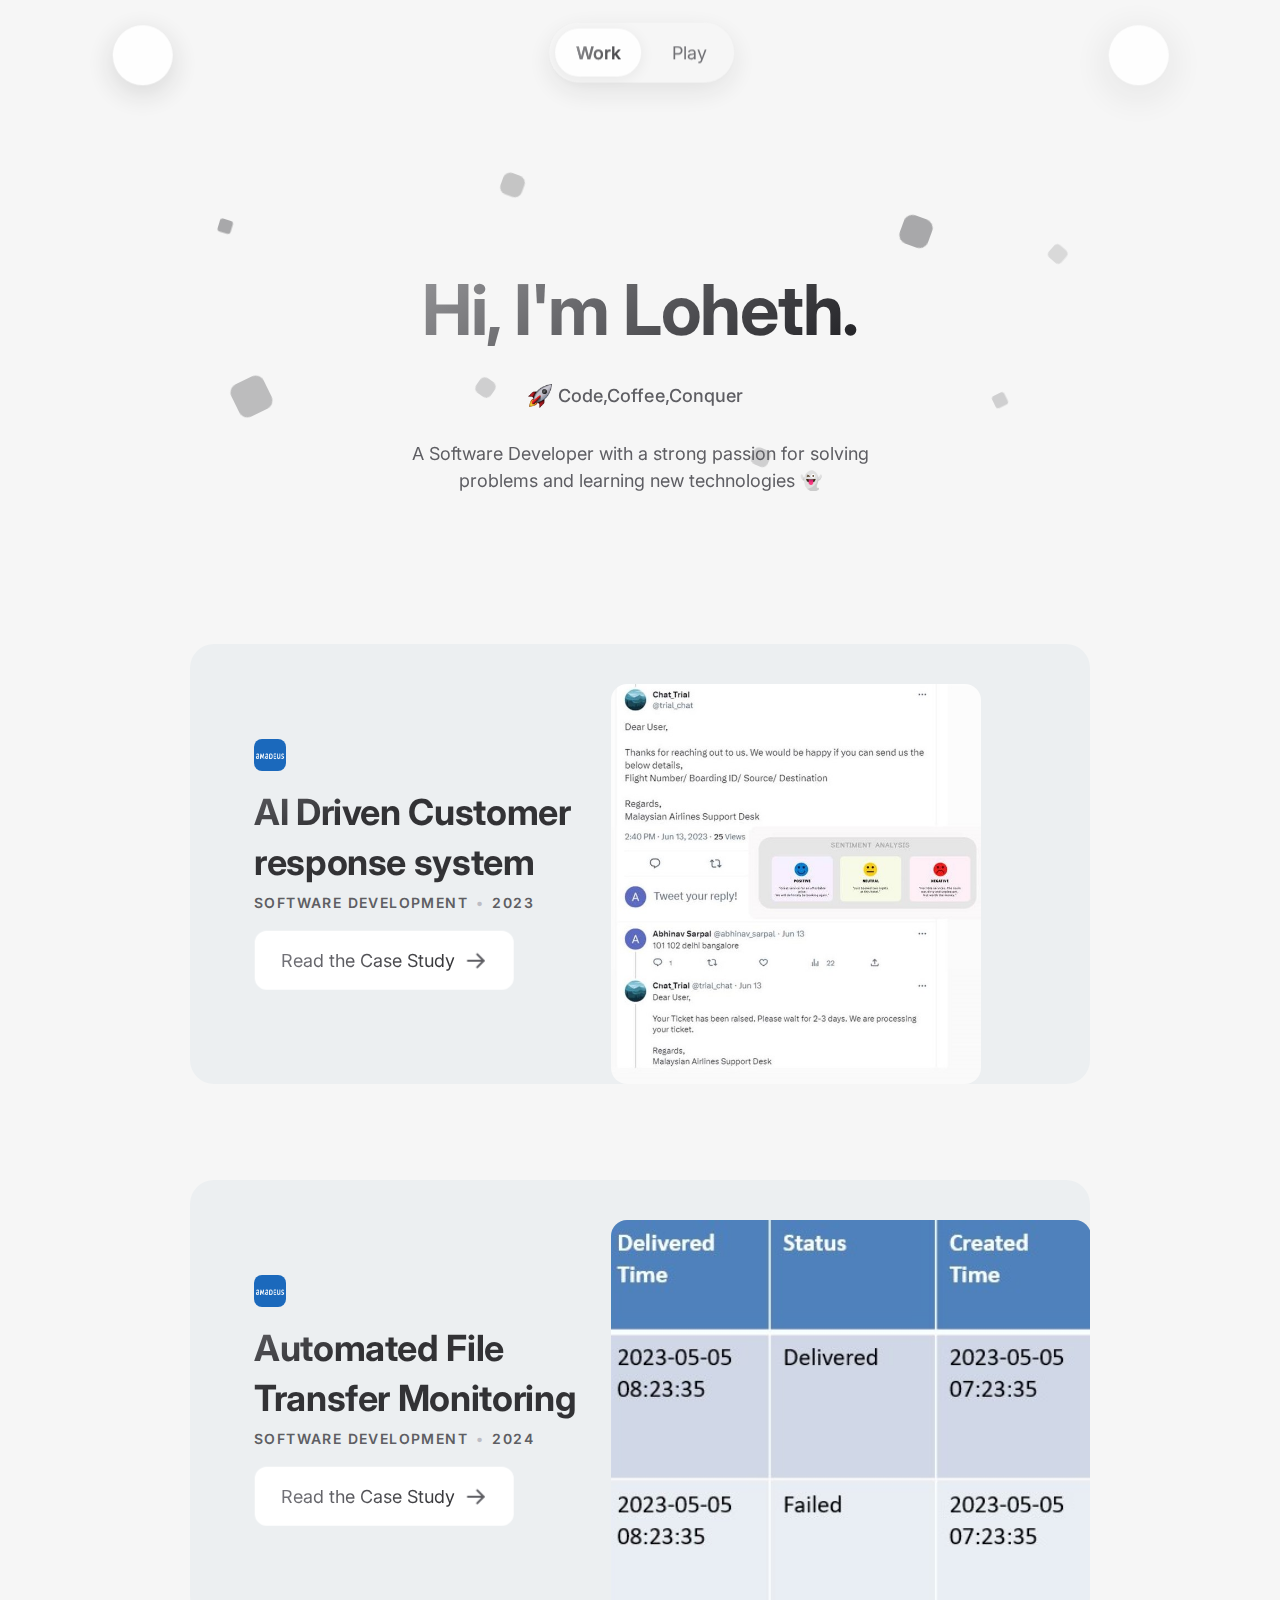
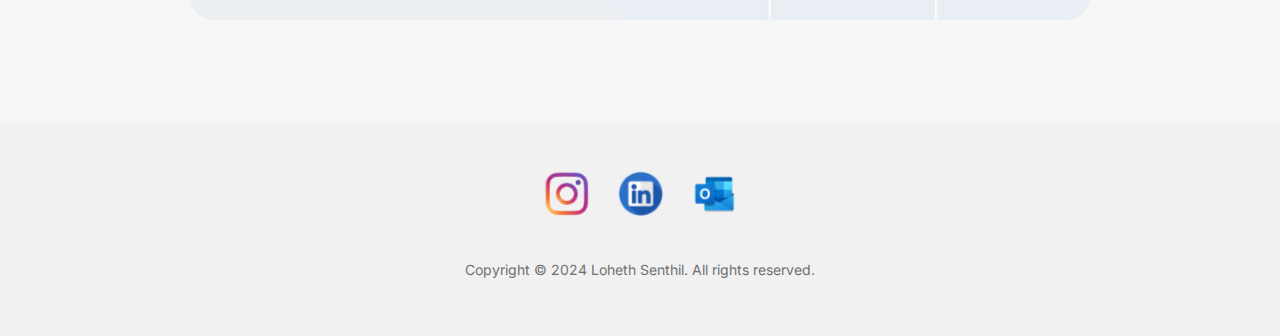
==== index.html @ 2b2db9fb "Update index.html" ====
<!DOCTYPE html>
<html data-wf-page="60c042843ee6a26ee75f0243" data-wf-site="5e1689facb9d5168c0dcbe0b" class=" w-mod-js"><head><meta charset="utf-8"><title>Loheth S</title>

<meta content="images/610311aaa8b0942a0c94c996_Open%20Graph%20Image.png" property="og:image"><meta content="Olivier Ifrah" property="twitter:title"><meta content="https://cdn.prod.website-files.com/5e1689facb9d5168c0dcbe0b/610311aaa8b0942a0c94c996_Open%20Graph%20Image.png" property="twitter:image"><meta property="og:type" content="website"><meta content="summary_large_image" name="twitter:card"><meta content="width=device-width, initial-scale=1" name="viewport"><link href="css/olifrah.webflow.779cc33f9.css" rel="stylesheet" type="text/css"><link href="https://fonts.googleapis.com" rel="preconnect"><link href="https://fonts.gstatic.com" rel="preconnect" crossorigin="anonymous"><script src="js/webfont.js" type="text/javascript"></script><script type="text/javascript">WebFont.load({  google: {    families: ["Karla:regular,italic,700,700italic:latin,latin-ext","Inter:300,regular,500,600,700:latin,latin-ext","IBM Plex Mono:300,regular,italic,500"]  }});</script><script type="text/javascript">!function(o,c){var n=c.documentElement,t=" w-mod-";n.className+=t+"js",("ontouchstart"in o||o.DocumentTouch&&c instanceof DocumentTouch)&&(n.className+=t+"touch")}(window,document);</script><link href="images/logo_image_final-removebg-preview.png" rel="shortcut icon" type="image/x-icon"><link href="images/logo_image_final-removebg-preview.png" rel="apple-touch-icon"><style>
	// Remove iOS input field inner shadow
	.tall-input-field {
		-webkit-appearance: none;
	}

    // Turn off default iOS dark highlight tap color
    .tab-toggle-switch {
      -webkit-tap-highlight-color: rgba(0,0,0,0);
      tap-highlight-color: rgba(0,0,0,0);
    }
  
</style>

<!-- Fathom - beautiful, simple website analytics -->
<script src="js/script.js" data-site="ESMOZWVX" defer=""></script>
<!-- / Fathom -->

<script>

    // Changing onClick attribute to whenClicked
    window.onload = function() {
        var anchors = document.getElementsByTagName('*');
        for(var i = 0; i < anchors.length; i++) {
            var anchor = anchors[i];
            anchor.onclick = function() {
                code = this.getAttribute('whenClicked');
                eval(code);   
            }
        }
    }
    
    // Scroll to top & track click
    function scrollAndTrack() {
      window.scroll({ top: 0, behavior: 'smooth' });
    }
  
</script>

<style>
  @keyframes flickerAnimation {
    0%   { opacity: 1; }
    10%  { opacity: 0.3; }
    20%  { opacity: 1; }
    30%  { opacity: 0.5; }
    40%  { opacity: 0.5; }
    50%  { opacity: 1; }
    60%  { opacity: 0.9; }
    70%  { opacity: 0.2; }
    80%  { opacity: 1; }
    90%  { opacity: 0.7; }
    100% { opacity: 1; }
  }

  .offline-text {
    animation: flickerAnimation 5s infinite;
    text-shadow: 0px 0px 8px rgba(182, 150, 112, 0.5);
  }
  
</style></head><body data-w-id="5fcd828e63e22bf5be5afdbf"><div data-w-id="d64efa4e-aae7-3cd0-956d-dcaafdb93204" class="menu-holder"><div class="sup-text">sup</div><a data-w-id="d64efa4e-aae7-3cd0-956d-dcaafdb93207" href="#" class="animoji-button w-inline-block"><div data-is-ix2-target="1" class="lottie-animation" data-w-id="d64efa4e-aae7-3cd0-956d-dcaafdb93209" data-animation-type="lottie" data-src="https://cdn.prod.website-files.com/5e1689facb9d5168c0dcbe0b/5fd394674369af8f8a76f0a0_data.json" data-loop="0" data-direction="1" data-autoplay="0" data-renderer="canvas" data-default-duration="2.033333333333333" data-duration="0" data-ix2-initial-state="0"></div></a><a data-w-id="d64efa4e-aae7-3cd0-956d-dcaafdb9320a" href="#" class="icon-button w-inline-block"><div data-is-ix2-target="1" class="menu-to-close-icon" data-w-id="d64efa4e-aae7-3cd0-956d-dcaafdb9320b" data-animation-type="lottie" data-src="https://cdn.prod.website-files.com/5e1689facb9d5168c0dcbe0b/5fd510d556f666a714cf5547_menu-to-close.json" data-loop="0" data-direction="1" data-autoplay="0" data-renderer="canvas" data-default-duration="0.6666666666666666" data-duration="0.6666666666666666" data-ix2-initial-state="0"></div></a><div class="menu-container"><a href="index.html" aria-current="page" class="menu-item w-inline-block w--current"><img src="images/5fd51b0d34b9d09283ff00d2_House.svg" loading="lazy" width="24" height="24" alt="" class="menu-item-icon"><div class="menu-item-text">Home</div></a><a href="about/indexabout.html" class="menu-item w-inline-block"><img src="images/5fd51b1353c1a180dbc8beb4_User.svg" loading="lazy" width="24" height="24" alt="" class="menu-item-icon"><div class="menu-item-text">About</div></a></div></div><div data-w-id="662f45a8-384e-52d6-5248-0936bb440c7f" style="-webkit-transform:translate3d(0, -90px, 0) scale3d(1, 1, 1) rotateX(0) rotateY(0) rotateZ(0) skew(0, 0);-moz-transform:translate3d(0, -90px, 0) scale3d(1, 1, 1) rotateX(0) rotateY(0) rotateZ(0) skew(0, 0);-ms-transform:translate3d(0, -90px, 0) scale3d(1, 1, 1) rotateX(0) rotateY(0) rotateZ(0) skew(0, 0);transform:translate3d(0, -90px, 0) scale3d(1, 1, 1) rotateX(0) rotateY(0) rotateZ(0) skew(0, 0);opacity:0" class="tabs-toggle-background"><div style="-webkit-transform:translate3d(0px, 0, 0) scale3d(1, 1, 1) rotateX(0) rotateY(0) rotateZ(0) skew(0, 0);-moz-transform:translate3d(0px, 0, 0) scale3d(1, 1, 1) rotateX(0) rotateY(0) rotateZ(0) skew(0, 0);-ms-transform:translate3d(0px, 0, 0) scale3d(1, 1, 1) rotateX(0) rotateY(0) rotateZ(0) skew(0, 0);transform:translate3d(0px, 0, 0) scale3d(1, 1, 1) rotateX(0) rotateY(0) rotateZ(0) skew(0, 0)" class="sliding-toggle-indicator"></div></div><div data-w-id="3b9248db-ceac-4231-7be4-18e398bcae6d" style="opacity:0" class="particle-overflow-hide"><div class="full-width-section"><div data-easing="ease-out" data-duration-in="300" data-duration-out="300" data-current="Work Tab" class="work-play-tabs w-tabs"><div data-w-id="a4d085dd-e92d-ffec-d704-1d1922c34817" style="-webkit-transform:translate3d(0, -90px, 0) scale3d(1, 1, 1) rotateX(0) rotateY(0) rotateZ(0) skew(0, 0);-moz-transform:translate3d(0, -90px, 0) scale3d(1, 1, 1) rotateX(0) rotateY(0) rotateZ(0) skew(0, 0);-ms-transform:translate3d(0, -90px, 0) scale3d(1, 1, 1) rotateX(0) rotateY(0) rotateZ(0) skew(0, 0);transform:translate3d(0, -90px, 0) scale3d(1, 1, 1) rotateX(0) rotateY(0) rotateZ(0) skew(0, 0);opacity:0" class="tabs-toggle-options w-tab-menu"><a data-w-tab="Work Tab" whenclicked="scrollAndTrack()" data-w-id="a4d085dd-e92d-ffec-d704-1d1922c34818" class="tab-toggle-switch w-inline-block w-tab-link w--current"><div class="unselected-tab-text-container">Work</div><div style="opacity:1" class="black-gradient-tab-text-container"><span class="black-gradient-span">Work</span></div></a><a data-w-tab="Play Tab" whenclicked="scrollAndTrack()" data-w-id="dec20f13-f469-cd0f-cfd1-ec92c5e7e3d8" class="tab-toggle-switch spacer w-inline-block w-tab-link"><div class="unselected-tab-text-container">Play</div><div class="color-gradient-tab-text-container"><span style="opacity:0" class="color-gradient-span">Play</span></div></a></div><div class="home-tabs-content w-tab-content"><div data-w-tab="Work Tab" class="work-tab-content w-tab-pane w--tab-active"><div class="hero-text-wrapper"><h1 class="black-gradient-h1">Hi, I'm Loheth.</h1><div class="location-wrapper"><img src="images/Rocket Emoji.png" loading="lazy" width="24" height="24" alt="" class="location-icon"><div class="strong-text">Code,Coffee,Conquer</div></div><div class="hero-centered-paragraph work">A Software Developer with a strong passion for solving problems and learning new technologies 👻</div><div class="particle-wrapper"><div class="particle-8"></div><div class="particle-7"></div><div class="particle-6"></div><div class="particle-5"></div><div class="particle-4"></div><div class="particle-3"></div><div class="particle-2"></div><div class="particle-1"></div></div></div>
  
<a href="work(suggested jobs)/index.html" class="project-card w-inline-block"><div class="v-stack max-width"><img src="images/amadeus block.png" loading="lazy" alt="" class="company-logo"><div class="v-space small"></div><h2>AI Driven Customer response system</h2><div class="h-stack"><p class="small-caps-subtitle">Software Development</p><div class="h-space-8px"></div><p class="small-caps-subtitle light">•</p><div class="h-space-8px"></div><p class="small-caps-subtitle">2023</p></div><div class="v-space small"></div><div class="primary-button"><div class="button-text">Read the Case Study</div><img src="images/5fd4f3b57684da0e44ba39cb_ArrowRight.svg" loading="lazy" width="24" height="24" alt="" class="button-icon"></div></div><img src="images/chat1.jpg" loading="lazy" sizes="(max-width: 479px) 100vw, (max-width: 767px) 83vw, (max-width: 991px) 87vw, 480px" srcset="images/chat1.jpg 500w, images/chat1.jpg 800w, images/chat1.jpg 960w" alt="Preview image of the redesigned suggested jobs carousels.." class="project-preview-image right-align"></a>

<a href="work(suggested jobs) - Copy/index.html" class="project-card w-inline-block"><div class="v-stack max-width"><img src="images/amadeus block.png" loading="lazy" alt="" class="company-logo"><div class="v-space small"></div><h2>Automated File Transfer Monitoring </h2><div class="h-stack"><p class="small-caps-subtitle">Software Development</p><div class="h-space-8px"></div><p class="small-caps-subtitle light">•</p><div class="h-space-8px"></div><p class="small-caps-subtitle">2024</p></div><div class="v-space small"></div><div class="primary-button"><div class="button-text">Read the Case Study</div><img src="images/5fd4f3b57684da0e44ba39cb_ArrowRight.svg" loading="lazy"  width="24" height="24" alt="" class="button-icon"></div></div><img src="images/table1.jpg" loading="lazy" sizes="(max-width: 479px) 100vw, (max-width: 767px) 83vw, (max-width: 991px) 87vw, 480px" srcset="images/table1.jpg 500w, images/table1.jpg 800w, images/table1.jpg 960w" alt="Preview image of the redesigned job card." class="project-preview-image"></a>







<!-- GRUMBLEEEEEEEEEEEEEEEEEEEEEEEEEEEEEEEEEEEEE -->
<!-- <a href="#" class="project-card disabled last w-inline-block"><div class="v-stack max-width"><img src="images/6100c6831b2182372c660584_Grumble%20Logo.png" loading="lazy" alt="" class="company-logo"><div class="v-space small"></div><h2>Grumble</h2><div class="h-stack"><p class="small-caps-subtitle">Co-Founder</p><div class="h-space-8px"></div><p class="small-caps-subtitle light">•</p><div class="h-space-8px"></div><p class="small-caps-subtitle">2019</p></div><div class="v-space small"></div><p>Dish-level reviews for ordering confidently. Case study coming soon.</p><div class="disabled-project-hover-tooltip">This case study isn't ready yet</div></div><img src="images/6101f640be8b14a59ab21ed8_Project%20List%20Image%20Frame%20-%20Grumble.png" loading="lazy" sizes="(max-width: 479px) 100vw, (max-width: 767px) 83vw, (max-width: 991px) 87vw, 480px" srcset="images/6101f640be8b14a59ab21ed8_Project%20List%20Image%20Frame%20-%20Grumble-p-500.png 500w, images/6101f640be8b14a59ab21ed8_Project%20List%20Image%20Frame%20-%20Grumble-p-800.png 800w, images/6101f640be8b14a59ab21ed8_Project%20List%20Image%20Frame%20-%20Grumble.png 960w" alt="A preview image of the Grumble app" class="project-preview-image"></a> -->

<div class="v-space extra-large"></div></div><div data-w-tab="Play Tab" class="play-tab-content w-tab-pane"><div class="hero-text-wrapper"><h1 class="colored-gradient-h1">Hi, I'm Loheth.</h1><div class="particle-wrapper"><div class="particle-8 pink"></div><div class="particle-7 purple"></div><div class="particle-6 blue"></div><div class="particle-5 purple"></div><div class="particle-4 pink"></div><div class="particle-3 blue"></div><div class="particle-2 pink"></div><div class="particle-1 purple"></div></div><div class="location-wrapper"><img src="images/Virus Emoji.png" loading="lazy" width="24" height="24" alt="" class="location-icon"><div class="strong-text">Code,Coffee,Conquer</div></div><div class="hero-centered-paragraph">I’m always super curious about new technologies and lately i've been spending time on exploring Llm's and Gen AI. Learn more <a href="about/indexabout.html" class="link-text">about me.</a></div></div>


<!-- <a href="https://www.dogjob.ai" target="_blank" class="project-card w-inline-block"><div class="v-stack max-width"><img src="images/logo_image_final-removebg-preview.png" loading="lazy" alt="" class="company-logo"><div class="v-space small"></div><h2>DogJob</h2><div class="h-stack"><p class="small-caps-subtitle">SIde Project</p></div><div class="v-space small"></div><p>Discover what your dog does while you’re at work.<br></p><div class="primary-button"><div class="button-text">See the Live Site</div><img src="images/610453368cbb1807769932f9_External%20Icon.png" loading="lazy" width="24" height="24" alt="" class="button-icon"></div></div><img src="images/6101aa2458164a4458fc5d8d_Project%20List%20Image%20Frame%20-%20DogJob.png" loading="lazy" sizes="(max-width: 479px) 100vw, (max-width: 767px) 83vw, (max-width: 991px) 87vw, 480px" srcset="images/6101aa2458164a4458fc5d8d_Project%20List%20Image%20Frame%20-%20DogJob-p-500.png 500w, images/6101aa2458164a4458fc5d8d_Project%20List%20Image%20Frame%20-%20DogJob.png 960w" alt="Preview image of DogJob career cards." class="project-preview-image"></a> -->

<!-- <a href="https://clearcook.webflow.io" target="_blank" class="project-card w-inline-block"><div class="v-stack max-width"><img src="images/6101a43f00fab07d28ceb95d_ClearCook%20Icon.png" loading="lazy" alt="" class="company-logo"><div class="v-space small"></div><h2>ClearCook</h2><div class="h-stack"><p class="small-caps-subtitle">SIde Project</p></div><div class="v-space small"></div><p>Easily find the times and temperatures you need to cook basic ingredients.</p><div class="primary-button"><div class="button-text">See the Live Site</div><img src="images/610453368cbb1807769932f9_External%20Icon.png" loading="lazy" width="24" height="24" alt="" class="button-icon"></div></div><img src="images/6101ae8bf7df68d54db74ec4_Project%20List%20Image%20Frame%20-%20ClearCook.png" loading="lazy" sizes="(max-width: 479px) 100vw, (max-width: 767px) 83vw, (max-width: 991px) 87vw, 480px" srcset="images/6101ae8bf7df68d54db74ec4_Project%20List%20Image%20Frame%20-%20ClearCook-p-500.png 500w, images/6101ae8bf7df68d54db74ec4_Project%20List%20Image%20Frame%20-%20ClearCook-p-800.png 800w, images/6101ae8bf7df68d54db74ec4_Project%20List%20Image%20Frame%20-%20ClearCook.png 960w" alt="Preview image of the ClearCook homepage." class="project-preview-image right-align"></a> -->


<a href="#" class="project-card disabled w-inline-block"><div class="v-stack max-width"><img src="images/logo_image_final-removebg-preview.png" loading="lazy" alt="" class="company-logo"><div class="v-space small"></div><h2>Insight Stream: AI-Powered Equity Research Tool </h2><div class="h-stack"><p class="small-caps-subtitle">SIde Project</p></div><div class="v-space small"></div><p>Implemented sophisticated NLP models using Langchain <br></p><div class="disabled-project-hover-tooltip">Built to overcome the limitaions of Chatgpt😉</div></div><img src="images/Play.jpg" loading="lazy" sizes="(max-width: 479px) 100vw, (max-width: 767px) 83vw, (max-width: 991px) 87vw, 480px" srcset="images/Play.jpg 500w, images/Play.jpg 800w, images/Play.jpg 960w" alt="Preview image of the Tabs dashboard." class="project-preview-image right-align"></a>

<a href="#" class="project-card disabled w-inline-block"><div class="v-stack max-width"><img src="images/logo_image_final-removebg-preview.png" loading="lazy" alt="" class="company-logo"><div class="v-space small"></div><h2>Sales Forecasting with Machine Learning and DS </h2><div class="h-stack"><p class="small-caps-subtitle">SIde Project</p></div><div class="v-space small"></div><p>Forecasted 3-month sales using a gradient boosting algorithm and enriched data with Upgini.<br></p><div class="disabled-project-hover-tooltip">Worked on this to help my dad's store👨‍👨‍👦</div></div><img src="images/Playy.jpg" loading="lazy" sizes="(max-width: 479px) 100vw, (max-width: 767px) 83vw, (max-width: 991px) 87vw, 480px" srcset="images/Playy.jpg 500w, images/Playy.jpg 800w, images/Playy.jpg 960w" alt="Preview image of the Tabs dashboard." class="project-preview-image right-align"></a>
  
<!-- <a href="/motion-graphics" class="project-card last w-inline-block"><div class="v-stack max-width"><img src="images/6101b4eb7e7433e25533d167_Motion%20Graphics%20Icon.png" loading="lazy" alt="" class="company-logo"><div class="v-space small"></div><h2>Motion Design</h2><div class="h-stack"><p class="small-caps-subtitle">Collection</p></div><div class="v-space small"></div><p>A bunch of videos from my After Effects days.</p><div class="primary-button"><div class="button-text">Watch Some Loops</div><img src="images/5fd4f3b57684da0e44ba39cb_ArrowRight.svg" loading="lazy" width="24" height="24" alt="" class="button-icon"></div></div> -->
<!-- <img src="images/6101b4f594bb30f23fe6df3f_Project%20List%20Image%20Frame%20-%20Motion%20Graphics.png" loading="lazy" sizes="(max-width: 479px) 100vw, (max-width: 767px) 83vw, (max-width: 991px) 87vw, 480px"
srcset="images/6101b4f594bb30f23fe6df3f_Project%20List%20Image%20Frame%20-%20Motion%20Graphics-p-500.png 500w, images/6101b4f594bb30f23fe6df3f_Project%20List%20Image%20Frame%20-%20Motion%20Graphics-p-800.png 800w, images/6101b4f594bb30f23fe6df3f_Project%20List%20Image%20Frame%20-%20Motion%20Graphics.png 960w" alt="A preview of my motion graphics videos."  -->
<!-- class="project-preview-image"> -->

</a><div class="v-space extra-large"></div></div></div></div></div></div>
<div class="footer"><div class="social-links-wrapper"><a href="https://www.instagram.com/loheeeth.hhh/" target="_blank" class="social-icon-link w-inline-block"><img src="images/instagram-png-transparent-22.png" loading="lazy" alt="instagram Icon"></a><a href="https://www.linkedin.com/in/loheth/" target="_blank" class="social-icon-link w-inline-block"><img src="images/Illustration-of-Linkedin-icon-on-transparent-background-PNG.png" loading="lazy" alt="LinkedIn Icon"></a><a href="mailto:senthilh@mail.uc.edu,lohethsenthil@gmail.com" target="_blank" class="social-icon-link w-inline-block"><img src="images/microsoft-outlook-macos-icon-12.png" loading="lazy" alt="Dribbble icon"></a></div><div class="caption">Copyright © 2024 Loheth Senthil. All rights reserved.</div></div><script src="js/jquery-3.5.1.min.dc5e7f18c8.js" type="text/javascript" crossorigin="anonymous"></script><script src="js/webflow.9a30ca55e.js" type="text/javascript"></script></body></html>
---- css/olifrah.webflow.779cc33f9.css ----
html {
  -webkit-text-size-adjust: 100%;
  -ms-text-size-adjust: 100%;
  font-family: sans-serif;
}

body {
  margin: 0;
}

article, aside, details, figcaption, figure, footer, header, hgroup, main, menu, nav, section, summary {
  display: block;
}

audio, canvas, progress, video {
  vertical-align: baseline;
  display: inline-block;
}

audio:not([controls]) {
  height: 0;
  display: none;
}

[hidden], template {
  display: none;
}

a {
  background-color: #0000;
}

a:active, a:hover {
  outline: 0;
}

abbr[title] {
  border-bottom: 1px dotted;
}

b, strong {
  font-weight: bold;
}

dfn {
  font-style: italic;
}

h1 {
  margin: .67em 0;
  font-size: 2em;
}

mark {
  color: #000;
  background: #ff0;
}

small {
  font-size: 80%;
}

sub, sup {
  vertical-align: baseline;
  font-size: 75%;
  line-height: 0;
  position: relative;
}

sup {
  top: -.5em;
}

sub {
  bottom: -.25em;
}

img {
  border: 0;
}

svg:not(:root) {
  overflow: hidden;
}

hr {
  box-sizing: content-box;
  height: 0;
}

pre {
  overflow: auto;
}

code, kbd, pre, samp {
  font-family: monospace;
  font-size: 1em;
}

button, input, optgroup, select, textarea {
  color: inherit;
  font: inherit;
  margin: 0;
}

button {
  overflow: visible;
}

button, select {
  text-transform: none;
}

button, html input[type="button"], input[type="reset"] {
  -webkit-appearance: button;
  cursor: pointer;
}

button[disabled], html input[disabled] {
  cursor: default;
}

button::-moz-focus-inner, input::-moz-focus-inner {
  border: 0;
  padding: 0;
}

input {
  line-height: normal;
}

input[type="checkbox"], input[type="radio"] {
  box-sizing: border-box;
  padding: 0;
}

input[type="number"]::-webkit-inner-spin-button, input[type="number"]::-webkit-outer-spin-button {
  height: auto;
}

input[type="search"] {
  -webkit-appearance: none;
}

input[type="search"]::-webkit-search-cancel-button, input[type="search"]::-webkit-search-decoration {
  -webkit-appearance: none;
}

legend {
  border: 0;
  padding: 0;
}

textarea {
  overflow: auto;
}

optgroup {
  font-weight: bold;
}

table {
  border-collapse: collapse;
  border-spacing: 0;
}

td, th {
  padding: 0;
}

@font-face {
  font-family: webflow-icons;
  src: url("[data-uri]") format("truetype");
  font-weight: normal;
  font-style: normal;
}

[class^="w-icon-"], [class*=" w-icon-"] {
  speak: none;
  font-variant: normal;
  text-transform: none;
  -webkit-font-smoothing: antialiased;
  -moz-osx-font-smoothing: grayscale;
  font-style: normal;
  font-weight: normal;
  line-height: 1;
  font-family: webflow-icons !important;
}

.w-icon-slider-right:before {
  content: "";
}

.w-icon-slider-left:before {
  content: "";
}

.w-icon-nav-menu:before {
  content: "";
}

.w-icon-arrow-down:before, .w-icon-dropdown-toggle:before {
  content: "";
}

.w-icon-file-upload-remove:before {
  content: "";
}

.w-icon-file-upload-icon:before {
  content: "";
}

* {
  box-sizing: border-box;
}

html {
  height: 100%;
}

body {
  color: #333;
  background-color: #fff;
  min-height: 100%;
  margin: 0;
  font-family: Arial, sans-serif;
  font-size: 14px;
  line-height: 20px;
}

img {
  vertical-align: middle;
  max-width: 100%;
  display: inline-block;
}

html.w-mod-touch * {
  background-attachment: scroll !important;
}

.w-block {
  display: block;
}

.w-inline-block {
  max-width: 100%;
  display: inline-block;
}

.w-clearfix:before, .w-clearfix:after {
  content: " ";
  grid-area: 1 / 1 / 2 / 2;
  display: table;
}

.w-clearfix:after {
  clear: both;
}

.w-hidden {
  display: none;
}

.w-button {
  color: #fff;
  line-height: inherit;
  cursor: pointer;
  background-color: #3898ec;
  border: 0;
  border-radius: 0;
  padding: 9px 15px;
  text-decoration: none;
  display: inline-block;
}

input.w-button {
  -webkit-appearance: button;
}

html[data-w-dynpage] [data-w-cloak] {
  color: #0000 !important;
}

.w-code-block {
  margin: unset;
}

pre.w-code-block code {
  all: inherit;
}

.w-webflow-badge, .w-webflow-badge * {
  z-index: auto;
  visibility: visible;
  box-sizing: border-box;
  float: none;
  clear: none;
  box-shadow: none;
  opacity: 1;
  direction: ltr;
  font-family: inherit;
  font-weight: inherit;
  color: inherit;
  font-size: inherit;
  line-height: inherit;
  font-style: inherit;
  font-variant: inherit;
  text-align: inherit;
  letter-spacing: inherit;
  -webkit-text-decoration: inherit;
  text-decoration: inherit;
  text-indent: 0;
  text-transform: inherit;
  text-shadow: none;
  font-smoothing: auto;
  vertical-align: baseline;
  cursor: inherit;
  white-space: inherit;
  word-break: normal;
  word-spacing: normal;
  word-wrap: normal;
  background: none;
  border: 0 #0000;
  border-radius: 0;
  width: auto;
  min-width: 0;
  max-width: none;
  height: auto;
  min-height: 0;
  max-height: none;
  margin: 0;
  padding: 0;
  list-style-type: disc;
  transition: none;
  display: block;
  position: static;
  inset: auto;
  overflow: visible;
  transform: none;
}

.w-webflow-badge {
  white-space: nowrap;
  cursor: pointer;
  box-shadow: 0 0 0 1px #0000001a, 0 1px 3px #0000001a;
  visibility: visible !important;
  z-index: 2147483647 !important;
  color: #aaadb0 !important;
  opacity: 1 !important;
  background-color: #fff !important;
  border-radius: 3px !important;
  width: auto !important;
  height: auto !important;
  margin: 0 !important;
  padding: 6px !important;
  font-size: 12px !important;
  line-height: 14px !important;
  text-decoration: none !important;
  display: inline-block !important;
  position: fixed !important;
  inset: auto 12px 12px auto !important;
  overflow: visible !important;
  transform: none !important;
}

.w-webflow-badge > img {
  visibility: visible !important;
  opacity: 1 !important;
  vertical-align: middle !important;
  display: inline-block !important;
}

h1, h2, h3, h4, h5, h6 {
  margin-bottom: 10px;
  font-weight: bold;
}

h1 {
  margin-top: 20px;
  font-size: 38px;
  line-height: 44px;
}

h2 {
  margin-top: 20px;
  font-size: 32px;
  line-height: 36px;
}

h3 {
  margin-top: 20px;
  font-size: 24px;
  line-height: 30px;
}

h4 {
  margin-top: 10px;
  font-size: 18px;
  line-height: 24px;
}

h5 {
  margin-top: 10px;
  font-size: 14px;
  line-height: 20px;
}

h6 {
  margin-top: 10px;
  font-size: 12px;
  line-height: 18px;
}

p {
  margin-top: 0;
  margin-bottom: 10px;
}

blockquote {
  border-left: 5px solid #e2e2e2;
  margin: 0 0 10px;
  padding: 10px 20px;
  font-size: 18px;
  line-height: 22px;
}

figure {
  margin: 0 0 10px;
}

figcaption {
  text-align: center;
  margin-top: 5px;
}

ul, ol {
  margin-top: 0;
  margin-bottom: 10px;
  padding-left: 40px;
}

.w-list-unstyled {
  padding-left: 0;
  list-style: none;
}

.w-embed:before, .w-embed:after {
  content: " ";
  grid-area: 1 / 1 / 2 / 2;
  display: table;
}

.w-embed:after {
  clear: both;
}

.w-video {
  width: 100%;
  padding: 0;
  position: relative;
}

.w-video iframe, .w-video object, .w-video embed {
  border: none;
  width: 100%;
  height: 100%;
  position: absolute;
  top: 0;
  left: 0;
}

fieldset {
  border: 0;
  margin: 0;
  padding: 0;
}

button, [type="button"], [type="reset"] {
  cursor: pointer;
  -webkit-appearance: button;
  border: 0;
}

.w-form {
  margin: 0 0 15px;
}

.w-form-done {
  text-align: center;
  background-color: #ddd;
  padding: 20px;
  display: none;
}

.w-form-fail {
  background-color: #ffdede;
  margin-top: 10px;
  padding: 10px;
  display: none;
}

label {
  margin-bottom: 5px;
  font-weight: bold;
  display: block;
}

.w-input, .w-select {
  color: #333;
  vertical-align: middle;
  background-color: #fff;
  border: 1px solid #ccc;
  width: 100%;
  height: 38px;
  margin-bottom: 10px;
  padding: 8px 12px;
  font-size: 14px;
  line-height: 1.42857;
  display: block;
}

.w-input:-moz-placeholder, .w-select:-moz-placeholder {
  color: #999;
}

.w-input::-moz-placeholder, .w-select::-moz-placeholder {
  color: #999;
  opacity: 1;
}

.w-input::-webkit-input-placeholder, .w-select::-webkit-input-placeholder {
  color: #999;
}

.w-input:focus, .w-select:focus {
  border-color: #3898ec;
  outline: 0;
}

.w-input[disabled], .w-select[disabled], .w-input[readonly], .w-select[readonly], fieldset[disabled] .w-input, fieldset[disabled] .w-select {
  cursor: not-allowed;
}

.w-input[disabled]:not(.w-input-disabled), .w-select[disabled]:not(.w-input-disabled), .w-input[readonly], .w-select[readonly], fieldset[disabled]:not(.w-input-disabled) .w-input, fieldset[disabled]:not(.w-input-disabled) .w-select {
  background-color: #eee;
}

textarea.w-input, textarea.w-select {
  height: auto;
}

.w-select {
  background-color: #f3f3f3;
}

.w-select[multiple] {
  height: auto;
}

.w-form-label {
  cursor: pointer;
  margin-bottom: 0;
  font-weight: normal;
  display: inline-block;
}

.w-radio {
  margin-bottom: 5px;
  padding-left: 20px;
  display: block;
}

.w-radio:before, .w-radio:after {
  content: " ";
  grid-area: 1 / 1 / 2 / 2;
  display: table;
}

.w-radio:after {
  clear: both;
}

.w-radio-input {
  float: left;
  margin: 3px 0 0 -20px;
  line-height: normal;
}

.w-file-upload {
  margin-bottom: 10px;
  display: block;
}

.w-file-upload-input {
  opacity: 0;
  z-index: -100;
  width: .1px;
  height: .1px;
  position: absolute;
  overflow: hidden;
}

.w-file-upload-default, .w-file-upload-uploading, .w-file-upload-success {
  color: #333;
  display: inline-block;
}

.w-file-upload-error {
  margin-top: 10px;
  display: block;
}

.w-file-upload-default.w-hidden, .w-file-upload-uploading.w-hidden, .w-file-upload-error.w-hidden, .w-file-upload-success.w-hidden {
  display: none;
}

.w-file-upload-uploading-btn {
  cursor: pointer;
  background-color: #fafafa;
  border: 1px solid #ccc;
  margin: 0;
  padding: 8px 12px;
  font-size: 14px;
  font-weight: normal;
  display: flex;
}

.w-file-upload-file {
  background-color: #fafafa;
  border: 1px solid #ccc;
  flex-grow: 1;
  justify-content: space-between;
  margin: 0;
  padding: 8px 9px 8px 11px;
  display: flex;
}

.w-file-upload-file-name {
  font-size: 14px;
  font-weight: normal;
  display: block;
}

.w-file-remove-link {
  cursor: pointer;
  width: auto;
  height: auto;
  margin-top: 3px;
  margin-left: 10px;
  padding: 3px;
  display: block;
}

.w-icon-file-upload-remove {
  margin: auto;
  font-size: 10px;
}

.w-file-upload-error-msg {
  color: #ea384c;
  padding: 2px 0;
  display: inline-block;
}

.w-file-upload-info {
  padding: 0 12px;
  line-height: 38px;
  display: inline-block;
}

.w-file-upload-label {
  cursor: pointer;
  background-color: #fafafa;
  border: 1px solid #ccc;
  margin: 0;
  padding: 8px 12px;
  font-size: 14px;
  font-weight: normal;
  display: inline-block;
}

.w-icon-file-upload-icon, .w-icon-file-upload-uploading {
  width: 20px;
  margin-right: 8px;
  display: inline-block;
}

.w-icon-file-upload-uploading {
  height: 20px;
}

.w-container {
  max-width: 940px;
  margin-left: auto;
  margin-right: auto;
}

.w-container:before, .w-container:after {
  content: " ";
  grid-area: 1 / 1 / 2 / 2;
  display: table;
}

.w-container:after {
  clear: both;
}

.w-container .w-row {
  margin-left: -10px;
  margin-right: -10px;
}

.w-row:before, .w-row:after {
  content: " ";
  grid-area: 1 / 1 / 2 / 2;
  display: table;
}

.w-row:after {
  clear: both;
}

.w-row .w-row {
  margin-left: 0;
  margin-right: 0;
}

.w-col {
  float: left;
  width: 100%;
  min-height: 1px;
  padding-left: 10px;
  padding-right: 10px;
  position: relative;
}

.w-col .w-col {
  padding-left: 0;
  padding-right: 0;
}

.w-col-1 {
  width: 8.33333%;
}

.w-col-2 {
  width: 16.6667%;
}

.w-col-3 {
  width: 25%;
}

.w-col-4 {
  width: 33.3333%;
}

.w-col-5 {
  width: 41.6667%;
}

.w-col-6 {
  width: 50%;
}

.w-col-7 {
  width: 58.3333%;
}

.w-col-8 {
  width: 66.6667%;
}

.w-col-9 {
  width: 75%;
}

.w-col-10 {
  width: 83.3333%;
}

.w-col-11 {
  width: 91.6667%;
}

.w-col-12 {
  width: 100%;
}

.w-hidden-main {
  display: none !important;
}

@media screen and (max-width: 991px) {
  .w-container {
    max-width: 728px;
  }

  .w-hidden-main {
    display: inherit !important;
  }

  .w-hidden-medium {
    display: none !important;
  }

  .w-col-medium-1 {
    width: 8.33333%;
  }

  .w-col-medium-2 {
    width: 16.6667%;
  }

  .w-col-medium-3 {
    width: 25%;
  }

  .w-col-medium-4 {
    width: 33.3333%;
  }

  .w-col-medium-5 {
    width: 41.6667%;
  }

  .w-col-medium-6 {
    width: 50%;
  }

  .w-col-medium-7 {
    width: 58.3333%;
  }

  .w-col-medium-8 {
    width: 66.6667%;
  }

  .w-col-medium-9 {
    width: 75%;
  }

  .w-col-medium-10 {
    width: 83.3333%;
  }

  .w-col-medium-11 {
    width: 91.6667%;
  }

  .w-col-medium-12 {
    width: 100%;
  }

  .w-col-stack {
    width: 100%;
    left: auto;
    right: auto;
  }
}

@media screen and (max-width: 767px) {
  .w-hidden-main, .w-hidden-medium {
    display: inherit !important;
  }

  .w-hidden-small {
    display: none !important;
  }

  .w-row, .w-container .w-row {
    margin-left: 0;
    margin-right: 0;
  }

  .w-col {
    width: 100%;
    left: auto;
    right: auto;
  }

  .w-col-small-1 {
    width: 8.33333%;
  }

  .w-col-small-2 {
    width: 16.6667%;
  }

  .w-col-small-3 {
    width: 25%;
  }

  .w-col-small-4 {
    width: 33.3333%;
  }

  .w-col-small-5 {
    width: 41.6667%;
  }

  .w-col-small-6 {
    width: 50%;
  }

  .w-col-small-7 {
    width: 58.3333%;
  }

  .w-col-small-8 {
    width: 66.6667%;
  }

  .w-col-small-9 {
    width: 75%;
  }

  .w-col-small-10 {
    width: 83.3333%;
  }

  .w-col-small-11 {
    width: 91.6667%;
  }

  .w-col-small-12 {
    width: 100%;
  }
}

@media screen and (max-width: 479px) {
  .w-container {
    max-width: none;
  }

  .w-hidden-main, .w-hidden-medium, .w-hidden-small {
    display: inherit !important;
  }

  .w-hidden-tiny {
    display: none !important;
  }

  .w-col {
    width: 100%;
  }

  .w-col-tiny-1 {
    width: 8.33333%;
  }

  .w-col-tiny-2 {
    width: 16.6667%;
  }

  .w-col-tiny-3 {
    width: 25%;
  }

  .w-col-tiny-4 {
    width: 33.3333%;
  }

  .w-col-tiny-5 {
    width: 41.6667%;
  }

  .w-col-tiny-6 {
    width: 50%;
  }

  .w-col-tiny-7 {
    width: 58.3333%;
  }

  .w-col-tiny-8 {
    width: 66.6667%;
  }

  .w-col-tiny-9 {
    width: 75%;
  }

  .w-col-tiny-10 {
    width: 83.3333%;
  }

  .w-col-tiny-11 {
    width: 91.6667%;
  }

  .w-col-tiny-12 {
    width: 100%;
  }
}

.w-widget {
  position: relative;
}

.w-widget-map {
  width: 100%;
  height: 400px;
}

.w-widget-map label {
  width: auto;
  display: inline;
}

.w-widget-map img {
  max-width: inherit;
}

.w-widget-map .gm-style-iw {
  text-align: center;
}

.w-widget-map .gm-style-iw > button {
  display: none !important;
}

.w-widget-twitter {
  overflow: hidden;
}

.w-widget-twitter-count-shim {
  vertical-align: top;
  text-align: center;
  background: #fff;
  border: 1px solid #758696;
  border-radius: 3px;
  width: 28px;
  height: 20px;
  display: inline-block;
  position: relative;
}

.w-widget-twitter-count-shim * {
  pointer-events: none;
  -webkit-user-select: none;
  user-select: none;
}

.w-widget-twitter-count-shim .w-widget-twitter-count-inner {
  text-align: center;
  color: #999;
  font-family: serif;
  font-size: 15px;
  line-height: 12px;
  position: relative;
}

.w-widget-twitter-count-shim .w-widget-twitter-count-clear {
  display: block;
  position: relative;
}

.w-widget-twitter-count-shim.w--large {
  width: 36px;
  height: 28px;
}

.w-widget-twitter-count-shim.w--large .w-widget-twitter-count-inner {
  font-size: 18px;
  line-height: 18px;
}

.w-widget-twitter-count-shim:not(.w--vertical) {
  margin-left: 5px;
  margin-right: 8px;
}

.w-widget-twitter-count-shim:not(.w--vertical).w--large {
  margin-left: 6px;
}

.w-widget-twitter-count-shim:not(.w--vertical):before, .w-widget-twitter-count-shim:not(.w--vertical):after {
  content: " ";
  pointer-events: none;
  border: solid #0000;
  width: 0;
  height: 0;
  position: absolute;
  top: 50%;
  left: 0;
}

.w-widget-twitter-count-shim:not(.w--vertical):before {
  border-width: 4px;
  border-color: #75869600 #5d6c7b #75869600 #75869600;
  margin-top: -4px;
  margin-left: -9px;
}

.w-widget-twitter-count-shim:not(.w--vertical).w--large:before {
  border-width: 5px;
  margin-top: -5px;
  margin-left: -10px;
}

.w-widget-twitter-count-shim:not(.w--vertical):after {
  border-width: 4px;
  border-color: #fff0 #fff #fff0 #fff0;
  margin-top: -4px;
  margin-left: -8px;
}

.w-widget-twitter-count-shim:not(.w--vertical).w--large:after {
  border-width: 5px;
  margin-top: -5px;
  margin-left: -9px;
}

.w-widget-twitter-count-shim.w--vertical {
  width: 61px;
  height: 33px;
  margin-bottom: 8px;
}

.w-widget-twitter-count-shim.w--vertical:before, .w-widget-twitter-count-shim.w--vertical:after {
  content: " ";
  pointer-events: none;
  border: solid #0000;
  width: 0;
  height: 0;
  position: absolute;
  top: 100%;
  left: 50%;
}

.w-widget-twitter-count-shim.w--vertical:before {
  border-width: 5px;
  border-color: #5d6c7b #75869600 #75869600;
  margin-left: -5px;
}

.w-widget-twitter-count-shim.w--vertical:after {
  border-width: 4px;
  border-color: #fff #fff0 #fff0;
  margin-left: -4px;
}

.w-widget-twitter-count-shim.w--vertical .w-widget-twitter-count-inner {
  font-size: 18px;
  line-height: 22px;
}

.w-widget-twitter-count-shim.w--vertical.w--large {
  width: 76px;
}

.w-background-video {
  color: #fff;
  height: 500px;
  position: relative;
  overflow: hidden;
}

.w-background-video > video {
  object-fit: cover;
  z-index: -100;
  background-position: 50%;
  background-size: cover;
  width: 100%;
  height: 100%;
  margin: auto;
  position: absolute;
  inset: -100%;
}

.w-background-video > video::-webkit-media-controls-start-playback-button {
  -webkit-appearance: none;
  display: none !important;
}

.w-background-video--control {
  background-color: #0000;
  padding: 0;
  position: absolute;
  bottom: 1em;
  right: 1em;
}

.w-background-video--control > [hidden] {
  display: none !important;
}

.w-slider {
  text-align: center;
  clear: both;
  -webkit-tap-highlight-color: #0000;
  tap-highlight-color: #0000;
  background: #ddd;
  height: 300px;
  position: relative;
}

.w-slider-mask {
  z-index: 1;
  white-space: nowrap;
  height: 100%;
  display: block;
  position: relative;
  left: 0;
  right: 0;
  overflow: hidden;
}

.w-slide {
  vertical-align: top;
  white-space: normal;
  text-align: left;
  width: 100%;
  height: 100%;
  display: inline-block;
  position: relative;
}

.w-slider-nav {
  z-index: 2;
  text-align: center;
  -webkit-tap-highlight-color: #0000;
  tap-highlight-color: #0000;
  height: 40px;
  margin: auto;
  padding-top: 10px;
  position: absolute;
  inset: auto 0 0;
}

.w-slider-nav.w-round > div {
  border-radius: 100%;
}

.w-slider-nav.w-num > div {
  font-size: inherit;
  line-height: inherit;
  width: auto;
  height: auto;
  padding: .2em .5em;
}

.w-slider-nav.w-shadow > div {
  box-shadow: 0 0 3px #3336;
}

.w-slider-nav-invert {
  color: #fff;
}

.w-slider-nav-invert > div {
  background-color: #2226;
}

.w-slider-nav-invert > div.w-active {
  background-color: #222;
}

.w-slider-dot {
  cursor: pointer;
  background-color: #fff6;
  width: 1em;
  height: 1em;
  margin: 0 3px .5em;
  transition: background-color .1s, color .1s;
  display: inline-block;
  position: relative;
}

.w-slider-dot.w-active {
  background-color: #fff;
}

.w-slider-dot:focus {
  outline: none;
  box-shadow: 0 0 0 2px #fff;
}

.w-slider-dot:focus.w-active {
  box-shadow: none;
}

.w-slider-arrow-left, .w-slider-arrow-right {
  cursor: pointer;
  color: #fff;
  -webkit-tap-highlight-color: #0000;
  tap-highlight-color: #0000;
  -webkit-user-select: none;
  user-select: none;
  width: 80px;
  margin: auto;
  font-size: 40px;
  position: absolute;
  inset: 0;
  overflow: hidden;
}

.w-slider-arrow-left [class^="w-icon-"], .w-slider-arrow-right [class^="w-icon-"], .w-slider-arrow-left [class*=" w-icon-"], .w-slider-arrow-right [class*=" w-icon-"] {
  position: absolute;
}

.w-slider-arrow-left:focus, .w-slider-arrow-right:focus {
  outline: 0;
}

.w-slider-arrow-left {
  z-index: 3;
  right: auto;
}

.w-slider-arrow-right {
  z-index: 4;
  left: auto;
}

.w-icon-slider-left, .w-icon-slider-right {
  width: 1em;
  height: 1em;
  margin: auto;
  inset: 0;
}

.w-slider-aria-label {
  clip: rect(0 0 0 0);
  border: 0;
  width: 1px;
  height: 1px;
  margin: -1px;
  padding: 0;
  position: absolute;
  overflow: hidden;
}

.w-slider-force-show {
  display: block !important;
}

.w-dropdown {
  text-align: left;
  z-index: 900;
  margin-left: auto;
  margin-right: auto;
  display: inline-block;
  position: relative;
}

.w-dropdown-btn, .w-dropdown-toggle, .w-dropdown-link {
  vertical-align: top;
  color: #222;
  text-align: left;
  white-space: nowrap;
  margin-left: auto;
  margin-right: auto;
  padding: 20px;
  text-decoration: none;
  position: relative;
}

.w-dropdown-toggle {
  -webkit-user-select: none;
  user-select: none;
  cursor: pointer;
  padding-right: 40px;
  display: inline-block;
}

.w-dropdown-toggle:focus {
  outline: 0;
}

.w-icon-dropdown-toggle {
  width: 1em;
  height: 1em;
  margin: auto 20px auto auto;
  position: absolute;
  top: 0;
  bottom: 0;
  right: 0;
}

.w-dropdown-list {
  background: #ddd;
  min-width: 100%;
  display: none;
  position: absolute;
}

.w-dropdown-list.w--open {
  display: block;
}

.w-dropdown-link {
  color: #222;
  padding: 10px 20px;
  display: block;
}

.w-dropdown-link.w--current {
  color: #0082f3;
}

.w-dropdown-link:focus {
  outline: 0;
}

@media screen and (max-width: 767px) {
  .w-nav-brand {
    padding-left: 10px;
  }
}

.w-lightbox-backdrop {
  cursor: auto;
  letter-spacing: normal;
  text-indent: 0;
  text-shadow: none;
  text-transform: none;
  visibility: visible;
  white-space: normal;
  word-break: normal;
  word-spacing: normal;
  word-wrap: normal;
  color: #fff;
  text-align: center;
  z-index: 2000;
  opacity: 0;
  -webkit-user-select: none;
  -moz-user-select: none;
  -webkit-tap-highlight-color: transparent;
  background: #000000e6;
  outline: 0;
  font-family: Helvetica Neue, Helvetica, Ubuntu, Segoe UI, Verdana, sans-serif;
  font-size: 17px;
  font-style: normal;
  font-weight: 300;
  line-height: 1.2;
  list-style: disc;
  position: fixed;
  inset: 0;
  -webkit-transform: translate(0);
}

.w-lightbox-backdrop, .w-lightbox-container {
  -webkit-overflow-scrolling: touch;
  height: 100%;
  overflow: auto;
}

.w-lightbox-content {
  height: 100vh;
  position: relative;
  overflow: hidden;
}

.w-lightbox-view {
  opacity: 0;
  width: 100vw;
  height: 100vh;
  position: absolute;
}

.w-lightbox-view:before {
  content: "";
  height: 100vh;
}

.w-lightbox-group, .w-lightbox-group .w-lightbox-view, .w-lightbox-group .w-lightbox-view:before {
  height: 86vh;
}

.w-lightbox-frame, .w-lightbox-view:before {
  vertical-align: middle;
  display: inline-block;
}

.w-lightbox-figure {
  margin: 0;
  position: relative;
}

.w-lightbox-group .w-lightbox-figure {
  cursor: pointer;
}

.w-lightbox-img {
  width: auto;
  max-width: none;
  height: auto;
}

.w-lightbox-image {
  float: none;
  max-width: 100vw;
  max-height: 100vh;
  display: block;
}

.w-lightbox-group .w-lightbox-image {
  max-height: 86vh;
}

.w-lightbox-caption {
  text-align: left;
  text-overflow: ellipsis;
  white-space: nowrap;
  background: #0006;
  padding: .5em 1em;
  position: absolute;
  bottom: 0;
  left: 0;
  right: 0;
  overflow: hidden;
}

.w-lightbox-embed {
  width: 100%;
  height: 100%;
  position: absolute;
  inset: 0;
}

.w-lightbox-control {
  cursor: pointer;
  background-position: center;
  background-repeat: no-repeat;
  background-size: 24px;
  width: 4em;
  transition: all .3s;
  position: absolute;
  top: 0;
}

.w-lightbox-left {
  background-image: url("[data-uri]");
  display: none;
  bottom: 0;
  left: 0;
}

.w-lightbox-right {
  background-image: url("[data-uri]");
  display: none;
  bottom: 0;
  right: 0;
}

.w-lightbox-close {
  background-image: url("[data-uri]");
  background-size: 18px;
  height: 2.6em;
  right: 0;
}

.w-lightbox-strip {
  white-space: nowrap;
  padding: 0 1vh;
  line-height: 0;
  position: absolute;
  bottom: 0;
  left: 0;
  right: 0;
  overflow: auto hidden;
}

.w-lightbox-item {
  box-sizing: content-box;
  cursor: pointer;
  width: 10vh;
  padding: 2vh 1vh;
  display: inline-block;
  -webkit-transform: translate3d(0, 0, 0);
}

.w-lightbox-active {
  opacity: .3;
}

.w-lightbox-thumbnail {
  background: #222;
  height: 10vh;
  position: relative;
  overflow: hidden;
}

.w-lightbox-thumbnail-image {
  position: absolute;
  top: 0;
  left: 0;
}

.w-lightbox-thumbnail .w-lightbox-tall {
  width: 100%;
  top: 50%;
  transform: translate(0, -50%);
}

.w-lightbox-thumbnail .w-lightbox-wide {
  height: 100%;
  left: 50%;
  transform: translate(-50%);
}

.w-lightbox-spinner {
  box-sizing: border-box;
  border: 5px solid #0006;
  border-radius: 50%;
  width: 40px;
  height: 40px;
  margin-top: -20px;
  margin-left: -20px;
  animation: .8s linear infinite spin;
  position: absolute;
  top: 50%;
  left: 50%;
}

.w-lightbox-spinner:after {
  content: "";
  border: 3px solid #0000;
  border-bottom-color: #fff;
  border-radius: 50%;
  position: absolute;
  inset: -4px;
}

.w-lightbox-hide {
  display: none;
}

.w-lightbox-noscroll {
  overflow: hidden;
}

@media (min-width: 768px) {
  .w-lightbox-content {
    height: 96vh;
    margin-top: 2vh;
  }

  .w-lightbox-view, .w-lightbox-view:before {
    height: 96vh;
  }

  .w-lightbox-group, .w-lightbox-group .w-lightbox-view, .w-lightbox-group .w-lightbox-view:before {
    height: 84vh;
  }

  .w-lightbox-image {
    max-width: 96vw;
    max-height: 96vh;
  }

  .w-lightbox-group .w-lightbox-image {
    max-width: 82.3vw;
    max-height: 84vh;
  }

  .w-lightbox-left, .w-lightbox-right {
    opacity: .5;
    display: block;
  }

  .w-lightbox-close {
    opacity: .8;
  }

  .w-lightbox-control:hover {
    opacity: 1;
  }
}

.w-lightbox-inactive, .w-lightbox-inactive:hover {
  opacity: 0;
}

.w-richtext:before, .w-richtext:after {
  content: " ";
  grid-area: 1 / 1 / 2 / 2;
  display: table;
}

.w-richtext:after {
  clear: both;
}

.w-richtext[contenteditable="true"]:before, .w-richtext[contenteditable="true"]:after {
  white-space: initial;
}

.w-richtext ol, .w-richtext ul {
  overflow: hidden;
}

.w-richtext .w-richtext-figure-selected.w-richtext-figure-type-video div:after, .w-richtext .w-richtext-figure-selected[data-rt-type="video"] div:after, .w-richtext .w-richtext-figure-selected.w-richtext-figure-type-image div, .w-richtext .w-richtext-figure-selected[data-rt-type="image"] div {
  outline: 2px solid #2895f7;
}

.w-richtext figure.w-richtext-figure-type-video > div:after, .w-richtext figure[data-rt-type="video"] > div:after {
  content: "";
  display: none;
  position: absolute;
  inset: 0;
}

.w-richtext figure {
  max-width: 60%;
  position: relative;
}

.w-richtext figure > div:before {
  cursor: default !important;
}

.w-richtext figure img {
  width: 100%;
}

.w-richtext figure figcaption.w-richtext-figcaption-placeholder {
  opacity: .6;
}

.w-richtext figure div {
  color: #0000;
  font-size: 0;
}

.w-richtext figure.w-richtext-figure-type-image, .w-richtext figure[data-rt-type="image"] {
  display: table;
}

.w-richtext figure.w-richtext-figure-type-image > div, .w-richtext figure[data-rt-type="image"] > div {
  display: inline-block;
}

.w-richtext figure.w-richtext-figure-type-image > figcaption, .w-richtext figure[data-rt-type="image"] > figcaption {
  caption-side: bottom;
  display: table-caption;
}

.w-richtext figure.w-richtext-figure-type-video, .w-richtext figure[data-rt-type="video"] {
  width: 60%;
  height: 0;
}

.w-richtext figure.w-richtext-figure-type-video iframe, .w-richtext figure[data-rt-type="video"] iframe {
  width: 100%;
  height: 100%;
  position: absolute;
  top: 0;
  left: 0;
}

.w-richtext figure.w-richtext-figure-type-video > div, .w-richtext figure[data-rt-type="video"] > div {
  width: 100%;
}

.w-richtext figure.w-richtext-align-center {
  clear: both;
  margin-left: auto;
  margin-right: auto;
}

.w-richtext figure.w-richtext-align-center.w-richtext-figure-type-image > div, .w-richtext figure.w-richtext-align-center[data-rt-type="image"] > div {
  max-width: 100%;
}

.w-richtext figure.w-richtext-align-normal {
  clear: both;
}

.w-richtext figure.w-richtext-align-fullwidth {
  text-align: center;
  clear: both;
  width: 100%;
  max-width: 100%;
  margin-left: auto;
  margin-right: auto;
  display: block;
}

.w-richtext figure.w-richtext-align-fullwidth > div {
  padding-bottom: inherit;
  display: inline-block;
}

.w-richtext figure.w-richtext-align-fullwidth > figcaption {
  display: block;
}

.w-richtext figure.w-richtext-align-floatleft {
  float: left;
  clear: none;
  margin-right: 15px;
}

.w-richtext figure.w-richtext-align-floatright {
  float: right;
  clear: none;
  margin-left: 15px;
}

.w-nav {
  z-index: 1000;
  background: #ddd;
  position: relative;
}

.w-nav:before, .w-nav:after {
  content: " ";
  grid-area: 1 / 1 / 2 / 2;
  display: table;
}

.w-nav:after {
  clear: both;
}

.w-nav-brand {
  float: left;
  color: #333;
  text-decoration: none;
  position: relative;
}

.w-nav-link {
  vertical-align: top;
  color: #222;
  text-align: left;
  margin-left: auto;
  margin-right: auto;
  padding: 20px;
  text-decoration: none;
  display: inline-block;
  position: relative;
}

.w-nav-link.w--current {
  color: #0082f3;
}

.w-nav-menu {
  float: right;
  position: relative;
}

[data-nav-menu-open] {
  text-align: center;
  background: #c8c8c8;
  min-width: 200px;
  position: absolute;
  top: 100%;
  left: 0;
  right: 0;
  overflow: visible;
  display: block !important;
}

.w--nav-link-open {
  display: block;
  position: relative;
}

.w-nav-overlay {
  width: 100%;
  display: none;
  position: absolute;
  top: 100%;
  left: 0;
  right: 0;
  overflow: hidden;
}

.w-nav-overlay [data-nav-menu-open] {
  top: 0;
}

.w-nav[data-animation="over-left"] .w-nav-overlay {
  width: auto;
}

.w-nav[data-animation="over-left"] .w-nav-overlay, .w-nav[data-animation="over-left"] [data-nav-menu-open] {
  z-index: 1;
  top: 0;
  right: auto;
}

.w-nav[data-animation="over-right"] .w-nav-overlay {
  width: auto;
}

.w-nav[data-animation="over-right"] .w-nav-overlay, .w-nav[data-animation="over-right"] [data-nav-menu-open] {
  z-index: 1;
  top: 0;
  left: auto;
}

.w-nav-button {
  float: right;
  cursor: pointer;
  -webkit-tap-highlight-color: #0000;
  tap-highlight-color: #0000;
  -webkit-user-select: none;
  user-select: none;
  padding: 18px;
  font-size: 24px;
  display: none;
  position: relative;
}

.w-nav-button:focus {
  outline: 0;
}

.w-nav-button.w--open {
  color: #fff;
  background-color: #c8c8c8;
}

.w-nav[data-collapse="all"] .w-nav-menu {
  display: none;
}

.w-nav[data-collapse="all"] .w-nav-button, .w--nav-dropdown-open, .w--nav-dropdown-toggle-open {
  display: block;
}

.w--nav-dropdown-list-open {
  position: static;
}

@media screen and (max-width: 991px) {
  .w-nav[data-collapse="medium"] .w-nav-menu {
    display: none;
  }

  .w-nav[data-collapse="medium"] .w-nav-button {
    display: block;
  }
}

@media screen and (max-width: 767px) {
  .w-nav[data-collapse="small"] .w-nav-menu {
    display: none;
  }

  .w-nav[data-collapse="small"] .w-nav-button {
    display: block;
  }

  .w-nav-brand {
    padding-left: 10px;
  }
}

@media screen and (max-width: 479px) {
  .w-nav[data-collapse="tiny"] .w-nav-menu {
    display: none;
  }

  .w-nav[data-collapse="tiny"] .w-nav-button {
    display: block;
  }
}

.w-tabs {
  position: relative;
}

.w-tabs:before, .w-tabs:after {
  content: " ";
  grid-area: 1 / 1 / 2 / 2;
  display: table;
}

.w-tabs:after {
  clear: both;
}

.w-tab-menu {
  position: relative;
}

.w-tab-link {
  vertical-align: top;
  text-align: left;
  cursor: pointer;
  color: #222;
  background-color: #ddd;
  padding: 9px 30px;
  text-decoration: none;
  display: inline-block;
  position: relative;
}

.w-tab-link.w--current {
  background-color: #c8c8c8;
}

.w-tab-link:focus {
  outline: 0;
}

.w-tab-content {
  display: block;
  position: relative;
  overflow: hidden;
}

.w-tab-pane {
  display: none;
  position: relative;
}

.w--tab-active {
  display: block;
}

@media screen and (max-width: 479px) {
  .w-tab-link {
    display: block;
  }
}

.w-ix-emptyfix:after {
  content: "";
}

@keyframes spin {
  0% {
    transform: rotate(0);
  }

  100% {
    transform: rotate(360deg);
  }
}

.w-dyn-empty {
  background-color: #ddd;
  padding: 10px;
}

.w-dyn-hide, .w-dyn-bind-empty, .w-condition-invisible {
  display: none !important;
}

.wf-layout-layout {
  display: grid;
}

.w-code-component > * {
  width: 100%;
  height: 100%;
  position: absolute;
  top: 0;
  left: 0;
}

:root {
  --black: #323235;
  --grey-text: #5e5e63;
  --border-grey: #e6ebef;
  --light-grey-text: #75757a;
  --bg-grey: #f4f6f8;
  --white: white;
  --dim-grey: #707072;
  --project-card-background: #eceff1;
  --callout-bar-accent: #bdbdc5;
  --ziprecruiter-green: #277e69;
  --light-coral: #ff7171;
  --purple-accent: #8075ff;
}

body {
  color: var(--black);
  background-color: #f6f6f6;
  background-image: none;
  flex-direction: column;
  align-items: stretch;
  font-family: Inter, sans-serif;
  font-size: 18px;
  font-weight: 400;
  line-height: 140%;
  text-decoration: none;
  display: flex;
}

h1 {
  background-image: linear-gradient(333deg, var(--black) 58%, var(--grey-text));
  -webkit-text-fill-color: transparent;
  -webkit-background-clip: text;
  background-clip: text;
  margin-top: 0;
  margin-bottom: 12px;
  font-size: 48px;
  font-weight: 700;
  line-height: 140%;
}

h2 {
  background-image: linear-gradient(333deg, var(--black) 73%, var(--grey-text));
  letter-spacing: -.01em;
  -webkit-text-fill-color: transparent;
  -webkit-background-clip: text;
  background-clip: text;
  margin-top: 0;
  margin-bottom: 4px;
  font-size: 36px;
  font-weight: 700;
  line-height: 140%;
}

h3 {
  background-image: linear-gradient(333deg, var(--black) 69%, var(--grey-text));
  -webkit-text-fill-color: transparent;
  -webkit-background-clip: text;
  background-clip: text;
  margin-top: 0;
  margin-bottom: 12px;
  font-size: 24px;
  font-weight: 600;
  line-height: 140%;
}

h4 {
  background-image: linear-gradient(333deg, var(--black) 75%, var(--grey-text));
  -webkit-text-fill-color: transparent;
  -webkit-background-clip: text;
  background-clip: text;
  margin-top: 0;
  margin-bottom: 12px;
  font-weight: 600;
}

h5 {
  background-image: linear-gradient(333deg, var(--black) 75%, var(--grey-text));
  -webkit-text-fill-color: transparent;
  -webkit-background-clip: text;
  background-clip: text;
  margin-top: 10px;
  margin-bottom: 12px;
  font-size: 14px;
  font-weight: 700;
  line-height: 20px;
}

h6 {
  color: var(--grey-text);
  letter-spacing: .05em;
  text-transform: uppercase;
  margin-top: 10px;
  margin-bottom: 0;
  font-size: 12px;
  font-weight: 600;
  line-height: 150%;
}

p {
  color: var(--grey-text);
  margin-bottom: 24px;
  font-size: 18px;
  line-height: 170%;
}

a {
  color: var(--grey-text);
  text-decoration: none;
}

img {
  flex: 0 auto;
  display: block;
}

label {
  margin-bottom: 5px;
  font-size: 13px;
  font-weight: 400;
  line-height: 130%;
  display: block;
}

strong {
  color: var(--black);
  font-weight: 700;
}

.card {
  grid-column-gap: 16px;
  grid-row-gap: 16px;
  background-color: #fff;
  border-radius: 12px;
  flex-direction: column;
  grid-template-rows: auto auto;
  grid-template-columns: 1fr 1fr;
  grid-auto-columns: 1fr;
  align-items: flex-start;
  margin-top: 24px;
  padding: 36px;
  display: block;
  box-shadow: 0 6px 9px #0000000d;
}

.card.inactive {
  cursor: default;
  background-color: #f6f7f8;
  flex-direction: row;
  margin-bottom: 45px;
  transition: bottom .2s, background-color .2s cubic-bezier(.645, .045, .355, 1);
  display: flex;
  box-shadow: -8px -8px 12px #fffc, 7px 7px 12px #0000001a;
}

.utility-page-content {
  flex-direction: column;
  align-items: center;
  width: 100%;
  margin-bottom: 0;
  display: flex;
}

.utility-page-form {
  flex-direction: column;
  align-items: center;
  display: flex;
}

.input-field {
  border: 2px solid var(--border-grey);
  color: #141415;
  border-radius: 9px;
  padding-top: 24px;
  padding-bottom: 24px;
  font-size: 18px;
  transition: box-shadow .2s cubic-bezier(0, 0, .374, .98);
}

.input-field:hover {
  border-width: 2px;
  border-color: var(--light-grey-text);
  box-shadow: 0 0 0 0 var(--border-grey);
}

.input-field:active {
  border-color: var(--black);
  box-shadow: 0 0 #e6ebef00;
}

.input-field:focus {
  border-color: var(--black);
  box-shadow: 0 0 0 3px #32323540;
}

.input-field::placeholder {
  color: var(--light-grey-text);
  font-size: 18px;
}

.hero-text-wrapper {
  perspective: 1000px;
  flex-direction: column;
  justify-content: center;
  align-items: center;
  width: 100%;
  margin-top: 140px;
  margin-bottom: 150px;
  display: flex;
  position: relative;
}

.black-gradient-h1 {
  text-align: center;
  letter-spacing: -1.25px;
  -webkit-text-fill-color: transparent;
  background-image: linear-gradient(141deg, #969699, #1e1e22);
  -webkit-background-clip: text;
  background-clip: text;
  font-size: 70px;
  display: inline-block;
  position: relative;
}

.home-tabs-content {
  top: 121px;
  overflow: visible;
}

.work-play-tabs {
  flex-direction: column;
  align-items: center;
  display: flex;
}

.icon-button {
  z-index: 10;
  background-color: #fff;
  border-radius: 40px;
  justify-content: center;
  align-items: center;
  width: 60px;
  height: 60px;
  display: flex;
  box-shadow: 0 8px 48px #0000001f;
}

.icon-button:hover {
  background-color: #fdfdfd;
  border-radius: 41px;
  box-shadow: 0 4px 48px #0000001f;
}

.black-gradient-tab-text-container {
  text-align: center;
  display: block;
  position: absolute;
}

.menu-holder {
  z-index: 20;
  justify-content: space-between;
  align-items: center;
  max-width: 1200px;
  margin-left: auto;
  margin-right: auto;
  padding-left: 72px;
  padding-right: 72px;
  display: flex;
  position: fixed;
  inset: 32px 0% auto;
}

.unselected-tab-text-container {
  position: relative;
}

.black-gradient-span {
  -webkit-text-fill-color: transparent;
  background-image: linear-gradient(117deg, #838386, #26262a);
  -webkit-background-clip: text;
  background-clip: text;
  font-weight: 600;
}

.color-gradient-tab-text-container {
  display: block;
  position: absolute;
}

.color-gradient-span {
  opacity: 0;
  color: #6f6f75;
  -webkit-text-fill-color: transparent;
  background-image: linear-gradient(117deg, #8080ff, #f85392);
  -webkit-background-clip: text;
  background-clip: text;
  font-weight: 600;
}

.animoji-button {
  z-index: 10;
  background-color: #fff;
  border: 0 solid #000;
  border-radius: 40px;
  justify-content: center;
  align-items: center;
  width: 60px;
  height: 60px;
  transition-property: none;
  display: flex;
  position: relative;
  box-shadow: 0 8px 32px #00000029;
}

.animoji-button:hover {
  border-radius: 41px;
  box-shadow: 0 8px 32px #00000029;
}

.lottie-animation {
  object-fit: fill;
  border-radius: 200px;
  width: 45px;
  height: 38px;
  margin-top: 2px;
}

.sup-text {
  background-color: var(--black);
  color: var(--bg-grey);
  border-radius: 24px;
  width: auto;
  padding: 6px 12px;
  font-size: 14px;
  line-height: 130%;
  position: absolute;
  top: 14px;
  left: 78px;
}

.colored-gradient-h1 {
  text-align: center;
  letter-spacing: -1.25px;
  -webkit-text-fill-color: transparent;
  background-image: linear-gradient(141deg, #adf1e0, #8075ff 28%, #ff7171 98%);
  -webkit-background-clip: text;
  background-clip: text;
  font-size: 70px;
  display: inline-block;
  position: relative;
}

.primary-button {
  box-shadow: none;
  color: var(--black);
  background-color: #fff;
  border: 2px solid #fff;
  border-radius: 12px;
  justify-content: center;
  align-items: center;
  padding: 15px 24px;
  transition: color .2s;
  display: flex;
}

.primary-button:hover {
  box-shadow: none;
  color: var(--grey-text);
  border-radius: 12px;
}

.primary-button.fill {
  width: 100%;
}

.button-icon {
  margin-left: 9px;
  position: relative;
}

.menu-to-close-icon {
  width: 32px;
  height: 32px;
  transform: rotate(180deg);
}

.menu-container {
  background-color: var(--white);
  transform-origin: 100% 0;
  border-radius: 15px;
  flex-direction: column;
  width: 250px;
  margin-top: 9px;
  padding: 9px;
  display: none;
  position: absolute;
  top: 60px;
  right: 75px;
  box-shadow: 0 9px 30px #0000001a;
}

.menu-item {
  box-shadow: none;
  opacity: .75;
  border-radius: 9px;
  align-items: stretch;
  padding: 15px;
  display: flex;
}

.menu-item:hover {
  box-shadow: none;
  background-color: #f6f6f6;
}

.menu-item.w--current {
  opacity: 1;
  color: var(--black);
  font-weight: 600;
}

.menu-item.w--current:hover {
  box-shadow: none;
}

.menu-item-icon {
  opacity: .7;
  margin-right: 12px;
}

.lightbox-link {
  box-shadow: none;
  perspective: 2000px;
  transition: all .2s;
  position: relative;
  transform: perspective(765px);
}

.lightbox-link:hover {
  box-shadow: none;
}

.button-text {
  background-image: linear-gradient(107deg, #74747a, var(--black));
  -webkit-text-fill-color: transparent;
  -webkit-background-clip: text;
  background-clip: text;
}

.footer {
  background-color: #f1f1f1;
  flex-direction: column;
  justify-content: flex-end;
  align-items: center;
  width: 100%;
  margin-top: auto;
  padding: 48px 24px 32px;
  display: flex;
}

.social-links-wrapper {
  justify-content: center;
  align-items: center;
  margin-bottom: 21px;
  display: flex;
}

.social-icon-link {
  border-radius: 9px;
  width: 44px;
  height: 44px;
  margin-left: 15px;
  margin-right: 15px;
}

.social-icon-link:hover {
  background-color: #fff;
}

.strong-text {
  color: var(--grey-text);
  text-align: left;
  letter-spacing: .005em;
  max-width: 500px;
  margin-bottom: 0;
  font-size: 18px;
  font-weight: 500;
}

.location-wrapper {
  justify-content: center;
  align-items: center;
  margin-top: 12px;
  margin-bottom: 32px;
  display: flex;
}

.location-icon {
  margin-left: -9px;
  margin-right: 6px;
}

.particle-wrapper {
  z-index: -75;
  width: 700px;
  height: 310px;
  position: absolute;
  top: -108px;
}

.particle-1 {
  background-color: var(--black);
  opacity: .4;
  border-radius: 6px;
  width: 20px;
  height: 20px;
  position: absolute;
  top: 90px;
  right: 159px;
  transform: rotate(51deg);
}

.particle-1.purple {
  background-color: #8474f9;
  border-radius: 15px;
}

.particle-2 {
  background-color: var(--black);
  opacity: .3;
  border-radius: 6px;
  width: 24px;
  height: 24px;
  position: absolute;
  top: 200px;
  right: 600px;
  transform: rotate(20deg);
}

.particle-2.pink {
  background-color: #f4717d;
  border-radius: 15px;
}

.particle-3 {
  background-color: var(--black);
  opacity: .4;
  border-radius: 2px;
  width: 9px;
  height: 9px;
  position: absolute;
  top: 94px;
  right: 624px;
  transform: rotate(-17deg);
}

.particle-3.blue {
  background-color: #55a5ff;
  border-radius: 15px;
}

.particle-4 {
  opacity: .2;
  background-color: #000;
  border-radius: 5px;
  width: 15px;
  height: 15px;
  position: absolute;
  top: 64px;
  right: 428px;
  transform: rotate(26deg);
}

.particle-4.pink {
  background-color: #f4717d;
  border-radius: 15px;
}

.particle-5 {
  background-color: var(--black);
  opacity: .2;
  border-radius: 4px;
  width: 12px;
  height: 12px;
  position: absolute;
  top: 203px;
  right: 448px;
  transform: rotate(-11deg);
}

.particle-5.purple {
  background-color: #8474f9;
  border-radius: 15px;
}

.particle-6 {
  background-color: var(--black);
  opacity: .2;
  border-radius: 4px;
  width: 12px;
  height: 12px;
  position: absolute;
  top: 251px;
  right: 262px;
  transform: rotate(14deg);
}

.particle-6.blue {
  background-color: #55a5ff;
  border-radius: 15px;
}

.particle-7 {
  background-color: var(--black);
  opacity: .2;
  border-radius: 2px;
  width: 9px;
  height: 9px;
  position: absolute;
  top: 213px;
  right: 104px;
  transform: rotate(-14deg);
}

.particle-7.purple {
  background-color: #8474f9;
  border-radius: 15px;
}

.particle-8 {
  background-color: var(--black);
  opacity: .15;
  border-radius: 3px;
  width: 11px;
  height: 11px;
  position: absolute;
  top: 111px;
  right: 64px;
  transform: rotate(17deg);
}

.particle-8.pink {
  background-color: #f4717d;
  border-radius: 15px;
}

.tabs-toggle-options {
  z-index: 23;
  background-color: #0000;
  border-radius: 30px;
  justify-content: center;
  align-items: center;
  padding: 6px;
  display: flex;
  position: fixed;
  top: 30px;
}

.tab-toggle-switch {
  box-shadow: none;
  color: var(--grey-text);
  background-color: #0000;
  border-bottom: 3px solid #0000;
  border-radius: 60px;
  justify-content: center;
  align-items: center;
  padding: 12px 21px 9px;
  transition: background-color .2s;
  display: flex;
  position: relative;
}

.tab-toggle-switch:hover {
  box-shadow: none;
  color: var(--black);
}

.tab-toggle-switch.w--current {
  box-shadow: none;
  background-color: #0000;
  align-items: center;
}

.tab-toggle-switch.spacer {
  box-shadow: none;
  margin-left: 9px;
}

.tabs-toggle-background {
  z-index: 22;
  cursor: pointer;
  background-color: #f6f6f6;
  border-radius: 30px;
  justify-content: center;
  align-items: center;
  width: 185px;
  height: 60px;
  margin-left: auto;
  margin-right: auto;
  padding: 6px;
  display: flex;
  position: fixed;
  inset: 30px 0% auto;
  box-shadow: 0 9px 30px #0000001a;
}

.sliding-toggle-indicator {
  background-color: #fff;
  border-radius: 30px;
  width: 86px;
  height: 48px;
  position: absolute;
  top: 6px;
  left: 6px;
  box-shadow: 0 3px 15px #00000012;
}

.top-gradient {
  z-index: 19;
  background-image: linear-gradient(#f6f6f6, #f6f6f6fc 8% 19%, #f6f6f6e6 32%, #f6f6f6cc 54%, #f6f6f6b3 70% 83%, #f6f6f600);
  width: 100%;
  height: 110px;
  display: block;
  position: fixed;
  inset: 0% 0% auto;
}

.contact-form-container {
  margin-top: 120px;
}

.tall-input-field {
  border: 2px solid var(--border-grey);
  color: #141415;
  border-radius: 9px;
  width: 100%;
  margin-bottom: 30px;
  margin-left: auto;
  margin-right: auto;
  padding-top: 40px;
  padding-bottom: 23px;
  padding-left: 16px;
  font-size: 18px;
  transition: box-shadow .2s cubic-bezier(0, 0, .374, .98);
  position: relative;
}

.tall-input-field:hover {
  border-width: 2px;
  border-color: var(--light-grey-text);
  box-shadow: 0 0 0 0 var(--border-grey);
}

.tall-input-field:active {
  border-color: var(--black);
  box-shadow: 0 0 #e6ebef00;
}

.tall-input-field:focus {
  border-color: var(--black);
  box-shadow: 0 0 0 3px #32323540;
}

.tall-input-field::placeholder {
  color: var(--light-grey-text);
  font-size: 18px;
}

.tall-input-field.long-text {
  padding-top: 27px;
  padding-bottom: 60px;
}

.field-label {
  z-index: 1;
  color: #999;
  max-width: 100%;
  margin-bottom: -27px;
  margin-left: auto;
  margin-right: auto;
  padding-left: 16px;
  padding-right: 16px;
  position: relative;
}

.form-block {
  flex-direction: column;
  justify-content: flex-start;
  align-items: stretch;
  margin-left: auto;
  margin-right: auto;
  display: block;
}

.form {
  width: 100%;
  max-width: 500px;
  margin-left: auto;
  margin-right: auto;
  position: relative;
}

.particle-overflow-hide {
  width: 100%;
  margin-left: auto;
  margin-right: auto;
  overflow: hidden;
}

.case-study-bottom-nav-elements-wrapper {
  top: auto;
  bottom: 32px;
}

.bottom-icon-button {
  z-index: 10;
  opacity: 1;
  background-color: #fff;
  border-radius: 40px;
  justify-content: center;
  align-items: center;
  width: 60px;
  height: 60px;
  transition: opacity .2s, transform .2s;
  display: flex;
  position: relative;
  transform: translate(0, 1px);
  box-shadow: 0 9px 30px #00000021;
}

.bottom-icon-button:hover {
  background-color: #fdfdfd;
}

.bottom-icon-button.w--current {
  opacity: 0;
  transition: transform .2s, opacity .2s;
  transform: translate(0, 90px);
}

.bottom-icon-button.hidden {
  opacity: 0;
}

.image-2 {
  transform: rotate(90deg);
}

.top-of-the-page {
  width: 100%;
  height: 1px;
}

.colored-loader {
  z-index: 999;
  width: 62px;
  height: 62px;
  margin-top: -1px;
  position: absolute;
  top: 0;
}

.white-scale-down-circle {
  background-color: #fff;
  border-radius: 90px;
  width: 100%;
  height: 100%;
  position: absolute;
}

.bottom-icon-button-teal {
  z-index: 10;
  opacity: 1;
  background-color: #a9f4e0;
  border-radius: 40px;
  justify-content: center;
  align-items: center;
  width: 60px;
  height: 60px;
  transition: opacity .2s, transform .2s;
  display: flex;
  position: relative;
  transform: translate(0, 1px);
  box-shadow: 0 9px 30px #00000021;
}

.bottom-icon-button-teal.w--current {
  opacity: 0;
  transition: transform .2s, opacity .2s;
  transform: translate(0, 90px);
}

.case-study-header-content {
  width: 100%;
  max-width: 760px;
  margin-left: auto;
  margin-right: auto;
}

.case-study-header-content.job-card-case {
  margin-top: -160px;
}

.h-stack {
  justify-content: flex-start;
  align-items: center;
  display: flex;
}

.company-logo {
  border-radius: 8px;
  width: 32px;
  height: 32px;
  margin-right: 8px;
}

.intro-role-team {
  flex-direction: column;
  justify-content: space-between;
  align-items: center;
  display: flex;
}

.callout-text {
  color: var(--black);
  width: 100%;
  margin-bottom: 0;
  line-height: 150%;
}

.role-column {
  flex-direction: column;
  flex: 1;
  width: 210px;
  margin-right: 48px;
  display: flex;
}

.small-caps-header {
  letter-spacing: .1em;
  text-transform: uppercase;
  margin-bottom: 8px;
  font-size: 14px;
  line-height: 160%;
}

.small-caps-header.light {
  background-image: linear-gradient(to bottom, var(--grey-text), var(--grey-text));
  color: var(--light-grey-text);
}

.role-section {
  flex-direction: column;
  margin-bottom: 32px;
  display: flex;
}

.role-section.last {
  margin-bottom: 0;
}

.role-subtitle {
  color: var(--black);
  flex: 1;
  align-self: flex-start;
  margin-bottom: 8px;
  font-size: 16px;
}

.role-subtitle.last-one {
  margin-bottom: 0;
}

.team-column {
  flex-direction: column;
  flex: 1;
  width: 247px;
  display: flex;
}

.role-team {
  flex-direction: row;
  flex: 1;
  align-items: flex-start;
  width: 100%;
  margin-top: 64px;
  margin-left: auto;
  margin-right: auto;
  display: flex;
}

.case-hero-image {
  width: 100%;
  max-width: 1200px;
  margin-left: auto;
  margin-right: auto;
}

.callout-paragraph-container {
  margin-bottom: 32px;
  display: flex;
}

.case-paragraph {
  color: var(--black);
  margin-bottom: 24px;
  font-size: 18px;
  line-height: 170%;
}

.image-caption {
  flex-direction: column;
  align-items: center;
  width: 100%;
  padding-left: 16px;
  padding-right: 16px;
  display: flex;
}

.caption {
  color: var(--dim-grey);
  text-align: center;
  max-width: 600px;
  margin: 12px auto;
  padding: 12px 8px;
  font-size: 14px;
  line-height: 20px;
}

.old-card---reality, .old-card---instagram {
  max-width: 330px;
}

.sticky-image-text-columns {
  width: 100%;
  max-width: 932px;
  margin-left: auto;
  margin-right: auto;
  display: flex;
}

.text-column {
  flex-direction: column;
  align-items: flex-start;
  display: flex;
}

.problem-with-number {
  align-items: flex-start;
  margin-bottom: 8px;
  display: flex;
}

.problem-with-number.last {
  margin-bottom: 0;
}

.problem-number {
  color: #fd4e4e;
  background-color: #f9e7e7;
  border-radius: 64px;
  flex: none;
  justify-content: center;
  align-self: flex-start;
  align-items: center;
  width: 36px;
  height: 36px;
  margin-right: 16px;
  font-weight: 600;
  display: flex;
}

.sticky-problem-image {
  object-fit: scale-down;
  width: 340px;
  height: 100%;
  margin-right: 64px;
  padding: 4px;
}

.two-column-section {
  justify-content: space-between;
  align-items: center;
  width: 100%;
  max-width: 930px;
  margin-left: auto;
  margin-right: auto;
  display: flex;
}

.two-column-section.flipped {
  flex-direction: row-reverse;
}

.two-column-section.top-align {
  align-items: flex-start;
}

.feature-text {
  flex-direction: column;
  flex: 0 auto;
  align-items: flex-start;
  width: 50%;
  margin-top: 32px;
  margin-bottom: 32px;
  display: flex;
}

.feature-text.last {
  margin-bottom: 0;
}

.html-embed {
  background-color: #f6f7f8;
  border-radius: 12px;
  width: 400px;
  height: 480px;
  overflow: hidden;
}

.html-embed.shadow {
  background-color: #f6f7f8;
}

.html-embed._16-9 {
  border-radius: 12px;
  width: 900px;
  height: 563px;
  margin-left: auto;
  margin-right: auto;
  overflow: hidden;
}

.wide-image {
  width: 60%;
}

.wide-image.left {
  margin-right: 48px;
}

.full-width-image {
  border-radius: 24px;
  width: 100%;
  max-width: 1200px;
}

.sticky-image-container-bg {
  width: 170%;
  height: 100%;
  position: sticky;
  top: 20%;
}

.hero-image-overflow-hider {
  max-width: 100%;
  overflow: hidden;
}

.motion-graphics-embed {
  width: 100%;
  height: 592px;
}

.motion-graphics-section {
  border-radius: 24px;
  justify-content: space-around;
  align-items: center;
  width: 100%;
  height: auto;
  margin-top: 32px;
  margin-bottom: 64px;
  display: flex;
  overflow: hidden;
}

.caption-2 {
  color: #707072;
  text-align: center;
  max-width: 330px;
  margin-top: 12px;
  margin-bottom: 12px;
  padding: 12px 8px;
  font-size: 14px;
  line-height: 20px;
}

.satisfaction-graph {
  border-radius: 12px;
  width: auto;
  height: 480px;
}

.sj-hero-container {
  width: 100%;
  height: 620px;
  margin-top: 80px;
}

.sj-hero-image {
  z-index: 3;
  border-radius: 32px;
  width: 90%;
  margin-left: auto;
  margin-right: auto;
  position: absolute;
  inset: 269px 0% auto;
  box-shadow: 0 16px 48px 8px #0000001f;
}

.sj-hero-image.middle {
  z-index: 2;
  top: 182px;
  transform: scale(.95);
}

.sj-hero-image.back {
  z-index: 1;
  top: 101px;
  transform: scale(.9);
}

.full-width-section {
  flex-direction: column;
  align-items: center;
  width: 100%;
  padding-left: 96px;
  padding-right: 96px;
  display: flex;
}

.full-width-section.white-background {
  background-color: var(--white);
  padding-top: 64px;
  padding-bottom: 64px;
}

.single-column-section {
  flex-direction: column;
  align-items: flex-start;
  width: 100%;
  max-width: 600px;
  margin-left: auto;
  margin-right: auto;
  padding-top: 32px;
  padding-bottom: 32px;
  display: flex;
}

.icon-button-2 {
  z-index: 10;
  background-color: #fff;
  border: 0 solid #000;
  border-radius: 40px;
  justify-content: center;
  align-items: center;
  width: 60px;
  height: 60px;
  display: flex;
  box-shadow: 0 9px 30px #00000021;
}

.icon-button-2:hover {
  background-color: #fdfdfd;
}

.menu-container-2 {
  transform-origin: 100% 0;
  background-color: #fff;
  border-radius: 15px;
  flex-direction: column;
  width: 250px;
  margin-top: 9px;
  padding: 9px;
  display: none;
  position: absolute;
  top: 60px;
  right: 75px;
  box-shadow: 0 9px 30px #0000001a;
}

.hero-centered-paragraph {
  color: var(--grey-text);
  text-align: center;
  max-width: 560px;
  line-height: 150%;
}

.hero-centered-paragraph.work {
  max-width: 500px;
}

.h-space-8px {
  width: 8px;
  height: 100%;
}

.v-stack {
  flex-direction: column;
  justify-content: flex-start;
  align-items: flex-start;
  display: flex;
}

.v-stack.max-width {
  max-width: 345px;
}

.project-card {
  background-color: var(--project-card-background);
  box-shadow: none;
  cursor: pointer;
  border-radius: 24px;
  justify-content: flex-start;
  align-items: center;
  width: 100%;
  min-width: 900px;
  max-width: 1000px;
  height: 440px;
  margin-bottom: 96px;
  padding-top: 0;
  padding-bottom: 0;
  padding-left: 64px;
  transition: all .2s ease-out;
  display: flex;
  overflow: hidden;
}

.project-card:hover {
  box-shadow: 0 0 0 0 var(--border-grey), 0 4px 24px 0 #00000014;
  background-color: #f6f6f6;
  transform: scale(1.02);
}

.project-card.disabled {
  cursor: not-allowed;
}

.project-card.disabled:hover {
  background-color: var(--project-card-background);
  box-shadow: none;
  transform: none;
}

.link-text {
  box-shadow: 0 2px 0 0 var(--callout-bar-accent), inset 0 -1px 0 0 var(--callout-bar-accent);
  color: var(--black);
  border-radius: 0;
  padding-left: 1px;
  padding-right: 1px;
  transition: border-radius .15s cubic-bezier(.215, .61, .355, 1), box-shadow .15s cubic-bezier(.215, .61, .355, 1);
}

.link-text:hover {
  color: #0e0e0f;
  border-radius: 4px;
  box-shadow: 0 0 0 2px #bdbdc54d, inset 0 -40px #bdbdc54d;
}

.small-caps-subtitle {
  color: var(--grey-text);
  letter-spacing: .1em;
  text-transform: uppercase;
  margin-bottom: 0;
  font-size: 14px;
  font-weight: 600;
  line-height: 160%;
}

.small-caps-subtitle.light {
  color: var(--callout-bar-accent);
}

.project-preview-image {
  z-index: 0;
  object-fit: cover;
  object-position: 60% 100%;
  border-radius: 16px;
  align-self: stretch;
  max-width: 480px;
  height: 400px;
  position: relative;
  bottom: -40px;
  right: -12px;
}

.v-space {
  width: 100%;
  height: 32px;
}

.v-space.extra-large {
  height: 128px;
}

.v-space.extra-large.color {
  background-color: var(--callout-bar-accent);
}

.v-space.large {
  height: 64px;
}

.v-space.large.color {
  background-color: var(--callout-bar-accent);
}

.v-space.medium {
  height: 32px;
}

.v-space.medium.color {
  background-color: var(--callout-bar-accent);
}

.v-space.small {
  height: 16px;
}

.v-space.small.color {
  background-color: var(--callout-bar-accent);
}

.callout-container {
  background-color: var(--white);
  border-radius: 12px;
  width: 100%;
  max-width: 664px;
  margin-left: auto;
  margin-right: auto;
  padding: 24px 32px;
}

.success-message {
  color: #125a49;
  background-color: #d9f1eb;
  border-radius: 12px;
  max-width: 600px;
  margin-left: auto;
  margin-right: auto;
  font-weight: 500;
}

.error-message {
  border-radius: 12px;
  width: 100%;
  max-width: 500px;
  margin-left: auto;
  margin-right: auto;
  padding: 24px;
}

.text-block {
  color: #751717;
}

.disabled-project-hover-tooltip {
  opacity: 0;
  color: var(--grey-text);
  background-color: #d0d4d8;
  border-radius: 8px;
  padding: 8px 12px;
  font-size: 16px;
  font-weight: 500;
  line-height: 130%;
  display: block;
}

.lock-icon-background {
  background-color: var(--border-grey);
  border-radius: 50px;
  justify-content: center;
  align-items: center;
  width: 50px;
  height: 50px;
  display: flex;
}

.colored-h1-small {
  text-align: left;
  letter-spacing: -1.25px;
  -webkit-text-fill-color: transparent;
  background-image: linear-gradient(141deg, #adf1e0, #8075ff 28%, #ff7171 98%);
  -webkit-background-clip: text;
  background-clip: text;
  font-size: 36px;
  display: inline-block;
  position: relative;
}

.about-cloud-container {
  justify-content: center;
  align-items: center;
  width: 100%;
  height: auto;
  margin: 36px auto;
  display: flex;
  position: relative;
}

.about-cloud-image {
  border-radius: 12px;
  width: 250px;
  height: auto;
  position: absolute;
  box-shadow: 0 8px 24px #00000029;
}

.about-cloud-image.bridge {
  object-fit: cover;
  width: 28%;
  height: 220px;
  position: relative;
  top: -13px;
  left: -20px;
  box-shadow: 0 4px 12px #00000029;
}

.about-cloud-image.olive {
  width: 22%;
  position: relative;
  top: 31px;
  right: -23px;
  box-shadow: 0 4px 16px #00000029;
}

.about-cloud-image.waterfall {
  z-index: 2;
  width: 28%;
  position: relative;
  top: 17px;
}

.pitch-deck-wrapper {
  width: 100%;
  height: 503px;
}

.html-embed-2 {
  width: 100%;
  height: 100%;
}

.offline-background {
  background-color: #110b04;
  justify-content: center;
  align-items: center;
  font-family: IBM Plex Mono, sans-serif;
  font-weight: 500;
}

.offline-main-container {
  flex-direction: column;
  justify-content: center;
  align-items: center;
  width: 90vh;
  max-width: 300px;
  height: 90vh;
  display: flex;
}

.offline-text {
  color: #816748;
  text-align: center;
  cursor: vertical-text;
}

.body {
  background-color: #201919;
  align-items: center;
  display: flex;
}

._2024-outer-container {
  color: var(--white);
  width: 100%;
  max-width: 800px;
  padding-top: 120px;
  padding-bottom: 48px;
}

.hi-styling {
  color: #ffffff4d;
  font-size: 30px;
  font-weight: 600;
  line-height: 150%;
}

.text-block-2 {
  color: #ffffffb3;
  font-size: 110px;
  font-weight: 700;
  line-height: 100%;
}

.image-4 {
  width: 100%;
}

.image-5 {
  border: 2px solid #ffffff14;
  border-radius: 24px;
  width: 100%;
}

.collection-list-wrapper {
  margin-top: 48px;
  margin-bottom: 48px;
}

.flex-block {
  padding: 48px;
}

.collection-list {
  grid-column-gap: 60px;
  grid-row-gap: 60px;
  flex-direction: column;
  align-items: center;
  display: flex;
}

@media screen and (min-width: 1280px) {
  .case-study-header-content {
    max-width: 1000px;
  }

  .case-study-header-content.job-card-case {
    margin-top: -160px;
    padding-left: 0;
    padding-right: 0;
  }

  .intro-role-team {
    flex-direction: row;
    align-items: flex-start;
  }

  .callout-text {
    margin-right: 64px;
  }

  .role-column {
    margin-top: 0;
    margin-right: 32px;
  }

  .role-team {
    flex-direction: row;
    margin-top: 0;
  }

  .sj-hero-container {
    height: 670px;
  }

  .sj-hero-image {
    max-width: 1080px;
  }
}

@media screen and (min-width: 1440px) {
  .menu-holder {
    align-self: center;
  }

  .top-gradient {
    border-radius: 0;
  }

  .role-section.last {
    margin-bottom: 0;
  }

  .html-embed.shadow {
    border-radius: 24px;
    overflow: hidden;
    box-shadow: 0 4px 12px #0000001f;
  }

  .about-cloud-image.bridge {
    height: 330px;
  }
}

@media screen and (max-width: 991px) {
  .card.inactive {
    margin-top: 18px;
    padding: 24px 25px;
  }

  .particle-wrapper {
    width: 100%;
  }

  .case-study-header-content {
    padding-left: 64px;
    padding-right: 64px;
  }

  .case-study-header-content.job-card-case {
    max-width: 600px;
    margin-top: -72px;
    padding-left: 0;
    padding-right: 0;
  }

  .sticky-image-text-columns {
    flex-direction: column;
    align-items: center;
  }

  .text-column {
    max-width: 664px;
    padding-top: 32px;
    padding-left: 32px;
    padding-right: 32px;
  }

  .sticky-problem-image {
    max-height: 44vh;
    margin-bottom: 32px;
    margin-right: 0;
    top: 5%;
  }

  .two-column-section {
    flex-direction: column-reverse;
    margin-top: 0;
    padding-left: 32px;
    padding-right: 32px;
  }

  .two-column-section.flipped {
    flex-direction: column-reverse;
  }

  .two-column-section.top-align {
    flex-direction: column;
    margin-top: 0;
  }

  .feature-text {
    width: 100%;
    max-width: 600px;
    margin-top: 24px;
    margin-bottom: 48px;
  }

  .html-embed.shadow {
    width: 300px;
  }

  .html-embed._16-9 {
    width: 600px;
    height: 384px;
  }

  .html-embed.narrow {
    width: 300px;
    height: 364px;
  }

  .wide-image {
    width: 100%;
    margin-right: 0;
  }

  .wide-image.left {
    max-width: 600px;
    margin-bottom: 12px;
    margin-right: 0;
  }

  .sticky-image-container-bg {
    background-color: #f6f6f6;
    flex-direction: column;
    justify-content: center;
    align-items: center;
    width: 100%;
    max-height: 50vh;
    padding-top: 24px;
    display: flex;
    top: 0%;
    box-shadow: 0 8px 12px 4px #f6f6f6;
  }

  .motion-graphics-section {
    flex-direction: column;
    margin-top: 96px;
  }

  .satisfaction-graph {
    height: 364px;
  }

  .sj-hero-container {
    height: 550px;
    margin-bottom: 0;
  }

  .sj-hero-image.middle {
    margin-bottom: -187px;
  }

  .sj-hero-image.back {
    margin-bottom: -193px;
    padding-bottom: 0;
  }

  .full-width-section {
    padding-left: 32px;
    padding-right: 32px;
  }

  .single-column-section {
    max-width: 664px;
    padding-left: 32px;
    padding-right: 32px;
  }

  .v-stack.max-width {
    max-width: none;
  }

  .project-card {
    flex-direction: column;
    align-items: stretch;
    width: 80%;
    min-width: auto;
    height: auto;
    margin-left: auto;
    margin-right: auto;
    padding-top: 32px;
    padding-left: 32px;
    padding-right: 32px;
  }

  .project-card:hover {
    transform: none;
  }

  .project-preview-image {
    object-fit: scale-down;
    width: 100%;
    max-width: none;
    height: auto;
    margin-top: 24px;
    bottom: 0;
    right: auto;
  }

  .project-preview-image.right-align {
    right: -32px;
  }

  .v-space.extra-large {
    height: 96px;
  }

  .v-space.large {
    height: 48px;
  }

  .v-space.medium {
    height: 24px;
    display: block;
  }

  .v-space.small {
    height: 12px;
  }

  .about-cloud-image.bridge {
    top: 14px;
  }
}

@media screen and (max-width: 767px) {
  .black-gradient-h1 {
    font-size: 50px;
  }

  .icon-button:hover {
    background-color: #f7f7f7;
    transform: none;
  }

  .menu-holder {
    padding-left: 30px;
    padding-right: 30px;
  }

  .animoji-button:hover {
    transform: none;
  }

  .sup-text {
    top: 13px;
    left: 36px;
  }

  .colored-gradient-h1 {
    font-size: 50px;
  }

  .menu-container {
    right: 30px;
  }

  .form-block {
    width: 100%;
  }

  .form {
    padding-left: 16px;
    padding-right: 16px;
  }

  .bottom-icon-button:hover, .bottom-icon-button-teal:hover {
    background-color: #f7f7f7;
    transform: none;
  }

  .case-study-header-content.job-card-case {
    padding-left: 32px;
    padding-right: 32px;
  }

  .callout-text {
    max-width: 600px;
  }

  .role-column {
    margin-right: 0;
  }

  .case-hero-image {
    z-index: -10;
    margin-left: auto;
    margin-right: auto;
    position: relative;
    transform: translate(0, 60px)scale(1.4);
  }

  .image-caption {
    width: 100%;
    margin-bottom: 24px;
  }

  .text-column {
    max-width: 664px;
    margin-left: auto;
    margin-right: auto;
  }

  .html-embed._16-9 {
    width: 510px;
    height: 325px;
  }

  .hero-image-overflow-hider {
    max-width: 600px;
    height: 510px;
    margin-left: auto;
    margin-right: auto;
  }

  .sj-hero-container {
    height: 430px;
  }

  .sj-hero-image {
    border-radius: 16px;
  }

  .single-column-section {
    width: 100%;
    max-width: 664px;
    padding-left: 64px;
    padding-right: 64px;
  }

  .icon-button-2:hover {
    background-color: #f7f7f7;
    transform: none;
  }

  .menu-container-2 {
    right: 30px;
  }

  .hero-centered-paragraph.work {
    font-size: 16px;
  }

  .project-card {
    padding-top: 32px;
    padding-left: 32px;
    padding-right: 32px;
  }

  .project-card:hover {
    box-shadow: none;
    background-color: #eceff1;
  }

  .project-card.disabled.last, .project-card.last {
    margin-bottom: 128px;
  }

  .callout-container {
    width: 90%;
  }

  .about-cloud-container {
    height: auto;
    margin-bottom: 32px;
  }

  .about-cloud-image.bridge {
    width: 30%;
    height: 170px;
  }

  .about-cloud-image.olive {
    width: 28%;
  }

  .about-cloud-image.waterfall {
    width: 36%;
  }
}

@media screen and (max-width: 479px) {
  h1 {
    font-size: 36px;
    line-height: 120%;
  }

  h2 {
    font-size: 24px;
  }

  p {
    font-size: 16px;
  }

  .card.inactive {
    color: #4e4b53cc;
    background-color: #f6f7f8;
    margin-top: 21px;
    padding: 18px;
    box-shadow: -2px -2px 6px #fffc, 2px 2px 6px #0000001a;
  }

  .utility-page-content {
    width: 100%;
  }

  .black-gradient-h1 {
    line-height: 120%;
  }

  .home-tabs-content, .work-play-tabs {
    width: 100%;
  }

  .menu-holder {
    padding-left: 16px;
    padding-right: 16px;
    top: 16px;
  }

  .menu-holder.case-study-bottom-nav-elements-wrapper {
    inset: auto 0% 32px;
  }

  .sup-text {
    left: 21px;
  }

  .work-tab-content {
    width: 100%;
  }

  .colored-gradient-h1 {
    line-height: 120%;
  }

  .primary-button {
    padding: 12px 16px;
  }

  .menu-container {
    display: none;
  }

  .button-text {
    font-size: 16px;
  }

  .particle-wrapper {
    margin-left: auto;
    margin-right: auto;
    left: -31px;
  }

  .particle-1 {
    right: -3px;
  }

  .particle-2 {
    top: 184px;
    right: 302px;
  }

  .particle-3 {
    right: 333px;
  }

  .particle-4 {
    right: 215px;
  }

  .particle-5 {
    right: 72px;
  }

  .particle-6 {
    top: 226px;
    right: 214px;
  }

  .particle-7 {
    top: 187px;
    right: 0;
  }

  .particle-8 {
    top: 97px;
    right: 125px;
  }

  .tabs-toggle-options {
    padding-left: 12px;
    padding-right: 12px;
    top: 16px;
  }

  .tab-toggle-switch {
    justify-content: center;
    align-items: center;
    display: flex;
  }

  .tabs-toggle-background {
    padding-left: 12px;
    padding-right: 12px;
    top: 16px;
  }

  .case-study-header-content {
    padding-left: 32px;
    padding-right: 32px;
  }

  .case-study-header-content.job-card-case {
    margin-top: -100px;
    padding-left: 24px;
    padding-right: 24px;
  }

  .company-logo {
    border-radius: 4px;
    width: 24px;
    height: 24px;
  }

  .role-section.last {
    margin-bottom: 32px;
  }

  .role-team {
    flex-direction: column;
  }

  .case-hero-image {
    padding-left: 32px;
    padding-right: 12px;
    top: -7px;
    right: 11px;
    transform: translate(0, 160px)scale(2.2);
  }

  .case-paragraph {
    font-size: 16px;
  }

  .image-caption {
    width: 100%;
    margin-bottom: 0;
    padding-left: 0;
    padding-right: 0;
  }

  .caption {
    margin-bottom: 48px;
  }

  .old-card---reality, .old-card---instagram {
    width: 100%;
  }

  .text-column {
    padding-left: 16px;
    padding-right: 16px;
  }

  .two-column-section {
    margin-top: 48px;
  }

  .feature-text {
    width: 100%;
    margin-bottom: 12px;
    margin-right: 0;
  }

  .feature-text.last {
    margin-bottom: 32px;
  }

  .feature-text.low-bottom-marg {
    z-index: 1;
    margin-bottom: -32px;
    position: relative;
  }

  .html-embed {
    width: 100%;
  }

  .html-embed._16-9 {
    width: 340px;
    height: 213px;
  }

  .wide-image {
    margin-right: 0;
  }

  .full-width-image {
    width: 90%;
  }

  .hero-image-overflow-hider {
    height: 550px;
    margin-top: 32px;
  }

  .motion-graphics-section {
    margin-top: 0;
    margin-bottom: 32px;
  }

  .caption-2 {
    margin-bottom: 48px;
  }

  .satisfaction-graph {
    width: auto;
    height: 320px;
  }

  .sj-hero-container {
    height: 390px;
  }

  .sj-hero-image {
    border-radius: 12px;
  }

  .full-width-section {
    padding-top: 24px;
    padding-left: 0;
    padding-right: 0;
  }

  .single-column-section {
    padding-left: 32px;
    padding-right: 32px;
  }

  .hero-centered-paragraph {
    margin-left: 32px;
    margin-right: 32px;
  }

  .project-card {
    width: auto;
    margin-bottom: 48px;
    margin-left: 32px;
    margin-right: 32px;
  }

  .colored-h1-small {
    line-height: 120%;
  }

  .about-cloud-image.bridge {
    height: 130px;
  }
}
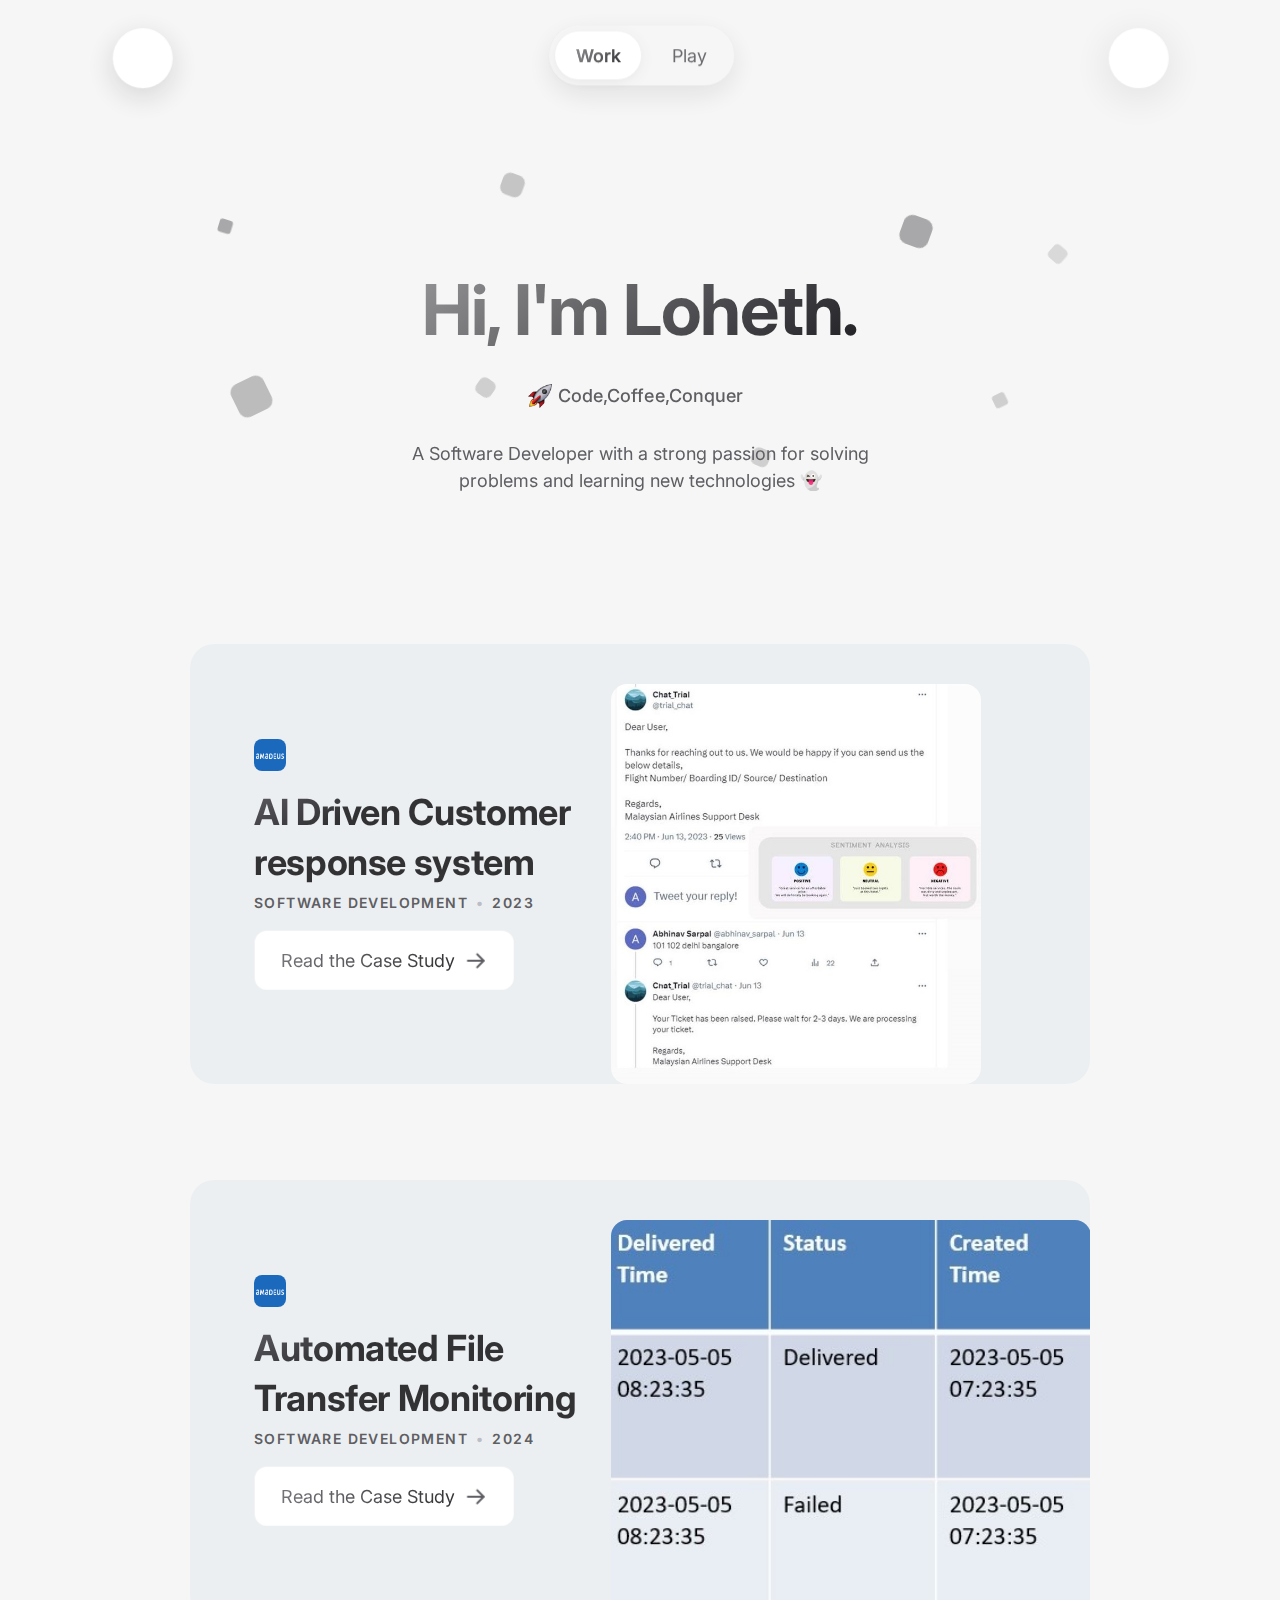
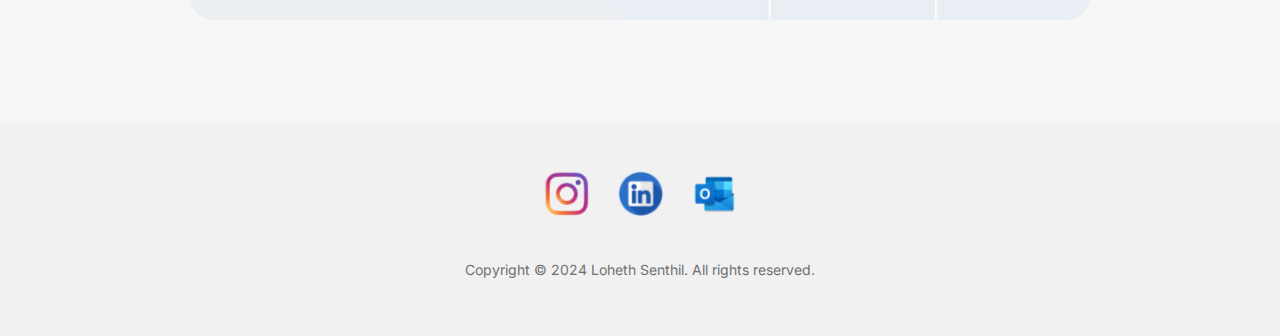
==== commit 8a8a2f36: "Update index.html" ====
--- a/index.html
+++ b/index.html
@@ -85,7 +85,7 @@
 
 <a href="#" class="project-card disabled w-inline-block"><div class="v-stack max-width"><img src="images/logo_image_final-removebg-preview.png" loading="lazy" alt="" class="company-logo"><div class="v-space small"></div><h2>Insight Stream: AI-Powered Equity Research Tool </h2><div class="h-stack"><p class="small-caps-subtitle">SIde Project</p></div><div class="v-space small"></div><p>Implemented sophisticated NLP models using Langchain <br></p><div class="disabled-project-hover-tooltip">Built to overcome the limitaions of Chatgpt😉</div></div><img src="images/Play.jpg" loading="lazy" sizes="(max-width: 479px) 100vw, (max-width: 767px) 83vw, (max-width: 991px) 87vw, 480px" srcset="images/Play.jpg 500w, images/Play.jpg 800w, images/Play.jpg 960w" alt="Preview image of the Tabs dashboard." class="project-preview-image right-align"></a>
 
-<a href="#" class="project-card disabled w-inline-block"><div class="v-stack max-width"><img src="images/logo_image_final-removebg-preview.png" loading="lazy" alt="" class="company-logo"><div class="v-space small"></div><h2>Sales Forecasting with Machine Learning and DS </h2><div class="h-stack"><p class="small-caps-subtitle">SIde Project</p></div><div class="v-space small"></div><p>Forecasted 3-month sales using a gradient boosting algorithm and enriched data with Upgini.<br></p><div class="disabled-project-hover-tooltip">Worked on this to help my dad's store👨‍👨‍👦</div></div><img src="images/Playy.jpg" loading="lazy" sizes="(max-width: 479px) 100vw, (max-width: 767px) 83vw, (max-width: 991px) 87vw, 480px" srcset="images/Playy.jpg 500w, images/Playy.jpg 800w, images/Playy.jpg 960w" alt="Preview image of the Tabs dashboard." class="project-preview-image right-align"></a>
+<a href="#" class="project-card disabled w-inline-block"><div class="v-stack max-width"><img src="images/logo_image_final-removebg-preview.png" loading="lazy" alt="" class="company-logo"><div class="v-space small"></div><h2>Sales Forecasting with Machine Learning and DS </h2><div class="h-stack"><p class="small-caps-subtitle">SIde Project</p></div><div class="v-space small"></div><p>Forecasted 3-month sales using a gradient boosting algorithm and enriched data with Upgini.<br></p><div class="disabled-project-hover-tooltip">I worked on this project to support my friend’s store 👨‍👨‍👦</div></div><img src="images/Playy.jpg" loading="lazy" sizes="(max-width: 479px) 100vw, (max-width: 767px) 83vw, (max-width: 991px) 87vw, 480px" srcset="images/Playy.jpg 500w, images/Playy.jpg 800w, images/Playy.jpg 960w" alt="Preview image of the Tabs dashboard." class="project-preview-image right-align"></a>
   
 <!-- <a href="/motion-graphics" class="project-card last w-inline-block"><div class="v-stack max-width"><img src="images/6101b4eb7e7433e25533d167_Motion%20Graphics%20Icon.png" loading="lazy" alt="" class="company-logo"><div class="v-space small"></div><h2>Motion Design</h2><div class="h-stack"><p class="small-caps-subtitle">Collection</p></div><div class="v-space small"></div><p>A bunch of videos from my After Effects days.</p><div class="primary-button"><div class="button-text">Watch Some Loops</div><img src="images/5fd4f3b57684da0e44ba39cb_ArrowRight.svg" loading="lazy" width="24" height="24" alt="" class="button-icon"></div></div> -->
 <!-- <img src="images/6101b4f594bb30f23fe6df3f_Project%20List%20Image%20Frame%20-%20Motion%20Graphics.png" loading="lazy" sizes="(max-width: 479px) 100vw, (max-width: 767px) 83vw, (max-width: 991px) 87vw, 480px"
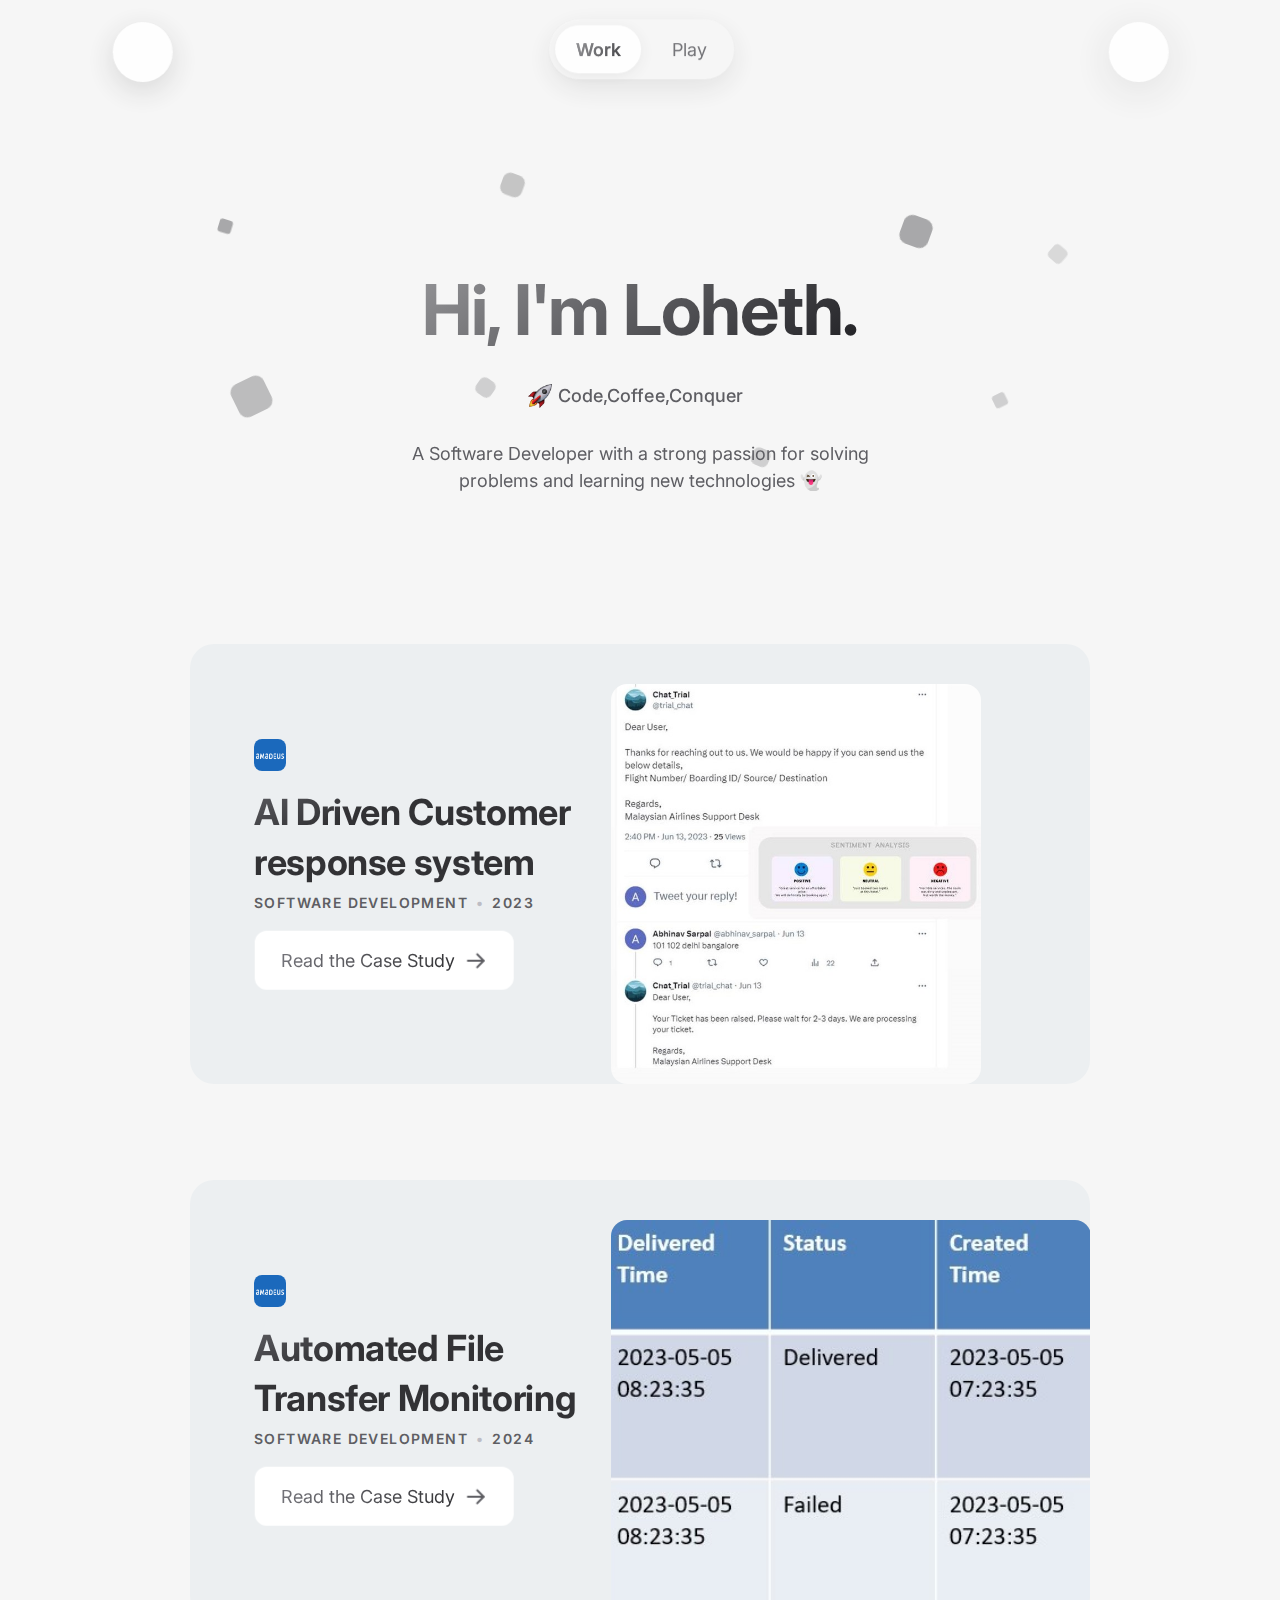
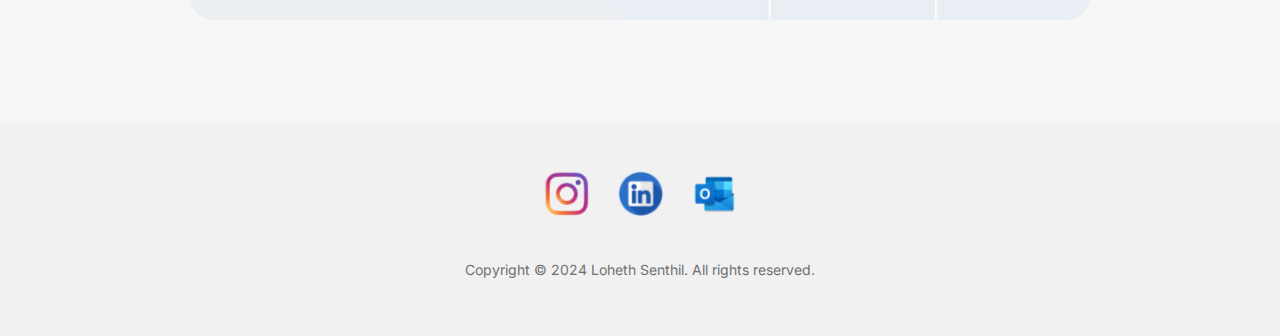
==== commit cdc3eec0: "Update index.html" ====
--- a/index.html
+++ b/index.html
@@ -1,7 +1,7 @@
 <!DOCTYPE html>
 <html data-wf-page="60c042843ee6a26ee75f0243" data-wf-site="5e1689facb9d5168c0dcbe0b" class=" w-mod-js"><head><meta charset="utf-8"><title>Loheth S</title>
 
-<meta content="images/610311aaa8b0942a0c94c996_Open%20Graph%20Image.png" property="og:image"><meta content="Olivier Ifrah" property="twitter:title"><meta content="https://cdn.prod.website-files.com/5e1689facb9d5168c0dcbe0b/610311aaa8b0942a0c94c996_Open%20Graph%20Image.png" property="twitter:image"><meta property="og:type" content="website"><meta content="summary_large_image" name="twitter:card"><meta content="width=device-width, initial-scale=1" name="viewport"><link href="css/olifrah.webflow.779cc33f9.css" rel="stylesheet" type="text/css"><link href="https://fonts.googleapis.com" rel="preconnect"><link href="https://fonts.gstatic.com" rel="preconnect" crossorigin="anonymous"><script src="js/webfont.js" type="text/javascript"></script><script type="text/javascript">WebFont.load({  google: {    families: ["Karla:regular,italic,700,700italic:latin,latin-ext","Inter:300,regular,500,600,700:latin,latin-ext","IBM Plex Mono:300,regular,italic,500"]  }});</script><script type="text/javascript">!function(o,c){var n=c.documentElement,t=" w-mod-";n.className+=t+"js",("ontouchstart"in o||o.DocumentTouch&&c instanceof DocumentTouch)&&(n.className+=t+"touch")}(window,document);</script><link href="images/logo_image_final-removebg-preview.png" rel="shortcut icon" type="image/x-icon"><link href="images/logo_image_final-removebg-preview.png" rel="apple-touch-icon"><style>
+<meta content="" property="og:image"><meta content="Loheth Senthil" property="twitter:title"><meta content="https://cdn.prod.website-files.com/5e1689facb9d5168c0dcbe0b/610311aaa8b0942a0c94c996_Open%20Graph%20Image.png" property="twitter:image"><meta property="og:type" content="website"><meta content="summary_large_image" name="twitter:card"><meta content="width=device-width, initial-scale=1" name="viewport"><link href="css/olifrah.webflow.779cc33f9.css" rel="stylesheet" type="text/css"><link href="https://fonts.googleapis.com" rel="preconnect"><link href="https://fonts.gstatic.com" rel="preconnect" crossorigin="anonymous"><script src="js/webfont.js" type="text/javascript"></script><script type="text/javascript">WebFont.load({  google: {    families: ["Karla:regular,italic,700,700italic:latin,latin-ext","Inter:300,regular,500,600,700:latin,latin-ext","IBM Plex Mono:300,regular,italic,500"]  }});</script><script type="text/javascript">!function(o,c){var n=c.documentElement,t=" w-mod-";n.className+=t+"js",("ontouchstart"in o||o.DocumentTouch&&c instanceof DocumentTouch)&&(n.className+=t+"touch")}(window,document);</script><link href="images/logo_image_final-removebg-preview.png" rel="shortcut icon" type="image/x-icon"><link href="images/logo_image_final-removebg-preview.png" rel="apple-touch-icon"><style>
 	// Remove iOS input field inner shadow
 	.tall-input-field {
 		-webkit-appearance: none;
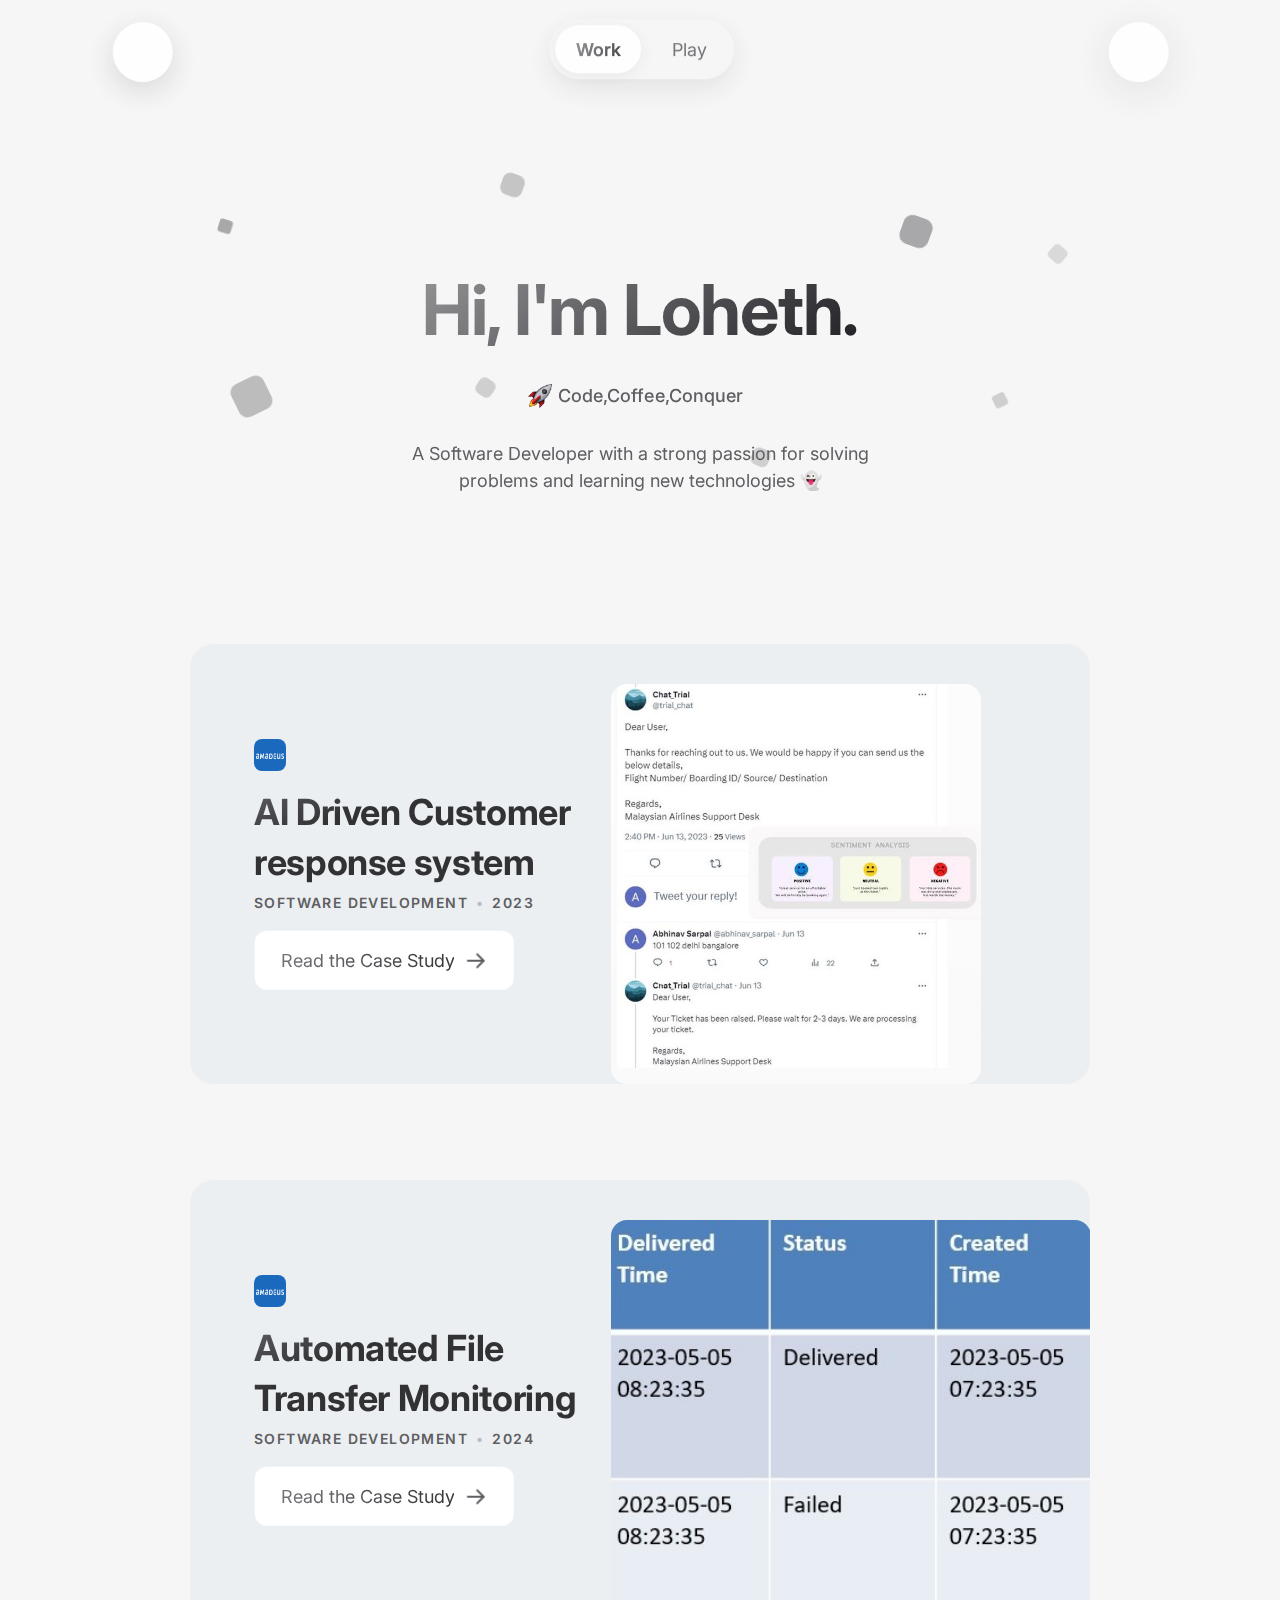
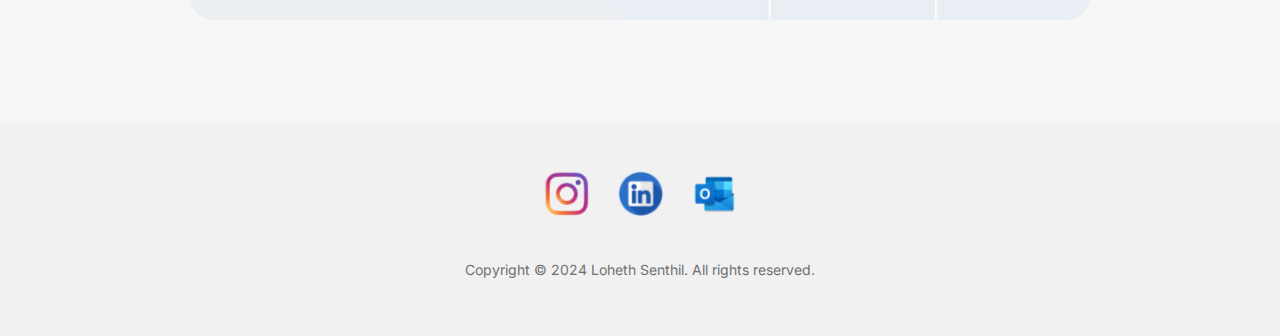
==== commit 0b90949d: "Update index.html" ====
--- a/index.html
+++ b/index.html
@@ -1,7 +1,7 @@
 <!DOCTYPE html>
 <html data-wf-page="60c042843ee6a26ee75f0243" data-wf-site="5e1689facb9d5168c0dcbe0b" class=" w-mod-js"><head><meta charset="utf-8"><title>Loheth S</title>
 
-<meta content="" property="og:image"><meta content="Loheth Senthil" property="twitter:title"><meta content="https://cdn.prod.website-files.com/5e1689facb9d5168c0dcbe0b/610311aaa8b0942a0c94c996_Open%20Graph%20Image.png" property="twitter:image"><meta property="og:type" content="website"><meta content="summary_large_image" name="twitter:card"><meta content="width=device-width, initial-scale=1" name="viewport"><link href="css/olifrah.webflow.779cc33f9.css" rel="stylesheet" type="text/css"><link href="https://fonts.googleapis.com" rel="preconnect"><link href="https://fonts.gstatic.com" rel="preconnect" crossorigin="anonymous"><script src="js/webfont.js" type="text/javascript"></script><script type="text/javascript">WebFont.load({  google: {    families: ["Karla:regular,italic,700,700italic:latin,latin-ext","Inter:300,regular,500,600,700:latin,latin-ext","IBM Plex Mono:300,regular,italic,500"]  }});</script><script type="text/javascript">!function(o,c){var n=c.documentElement,t=" w-mod-";n.className+=t+"js",("ontouchstart"in o||o.DocumentTouch&&c instanceof DocumentTouch)&&(n.className+=t+"touch")}(window,document);</script><link href="images/logo_image_final-removebg-preview.png" rel="shortcut icon" type="image/x-icon"><link href="images/logo_image_final-removebg-preview.png" rel="apple-touch-icon"><style>
+<meta content="" property="og:image"><meta content="Loheth Senthil" property="twitter:title"><meta content="" property="twitter:image"><meta property="og:type" content="website"><meta content="summary_large_image" name="twitter:card"><meta content="width=device-width, initial-scale=1" name="viewport"><link href="css/olifrah.webflow.779cc33f9.css" rel="stylesheet" type="text/css"><link href="https://fonts.googleapis.com" rel="preconnect"><link href="https://fonts.gstatic.com" rel="preconnect" crossorigin="anonymous"><script src="js/webfont.js" type="text/javascript"></script><script type="text/javascript">WebFont.load({  google: {    families: ["Karla:regular,italic,700,700italic:latin,latin-ext","Inter:300,regular,500,600,700:latin,latin-ext","IBM Plex Mono:300,regular,italic,500"]  }});</script><script type="text/javascript">!function(o,c){var n=c.documentElement,t=" w-mod-";n.className+=t+"js",("ontouchstart"in o||o.DocumentTouch&&c instanceof DocumentTouch)&&(n.className+=t+"touch")}(window,document);</script><link href="images/logo_image_final-removebg-preview.png" rel="shortcut icon" type="image/x-icon"><link href="images/logo_image_final-removebg-preview.png" rel="apple-touch-icon"><style>
 	// Remove iOS input field inner shadow
 	.tall-input-field {
 		-webkit-appearance: none;
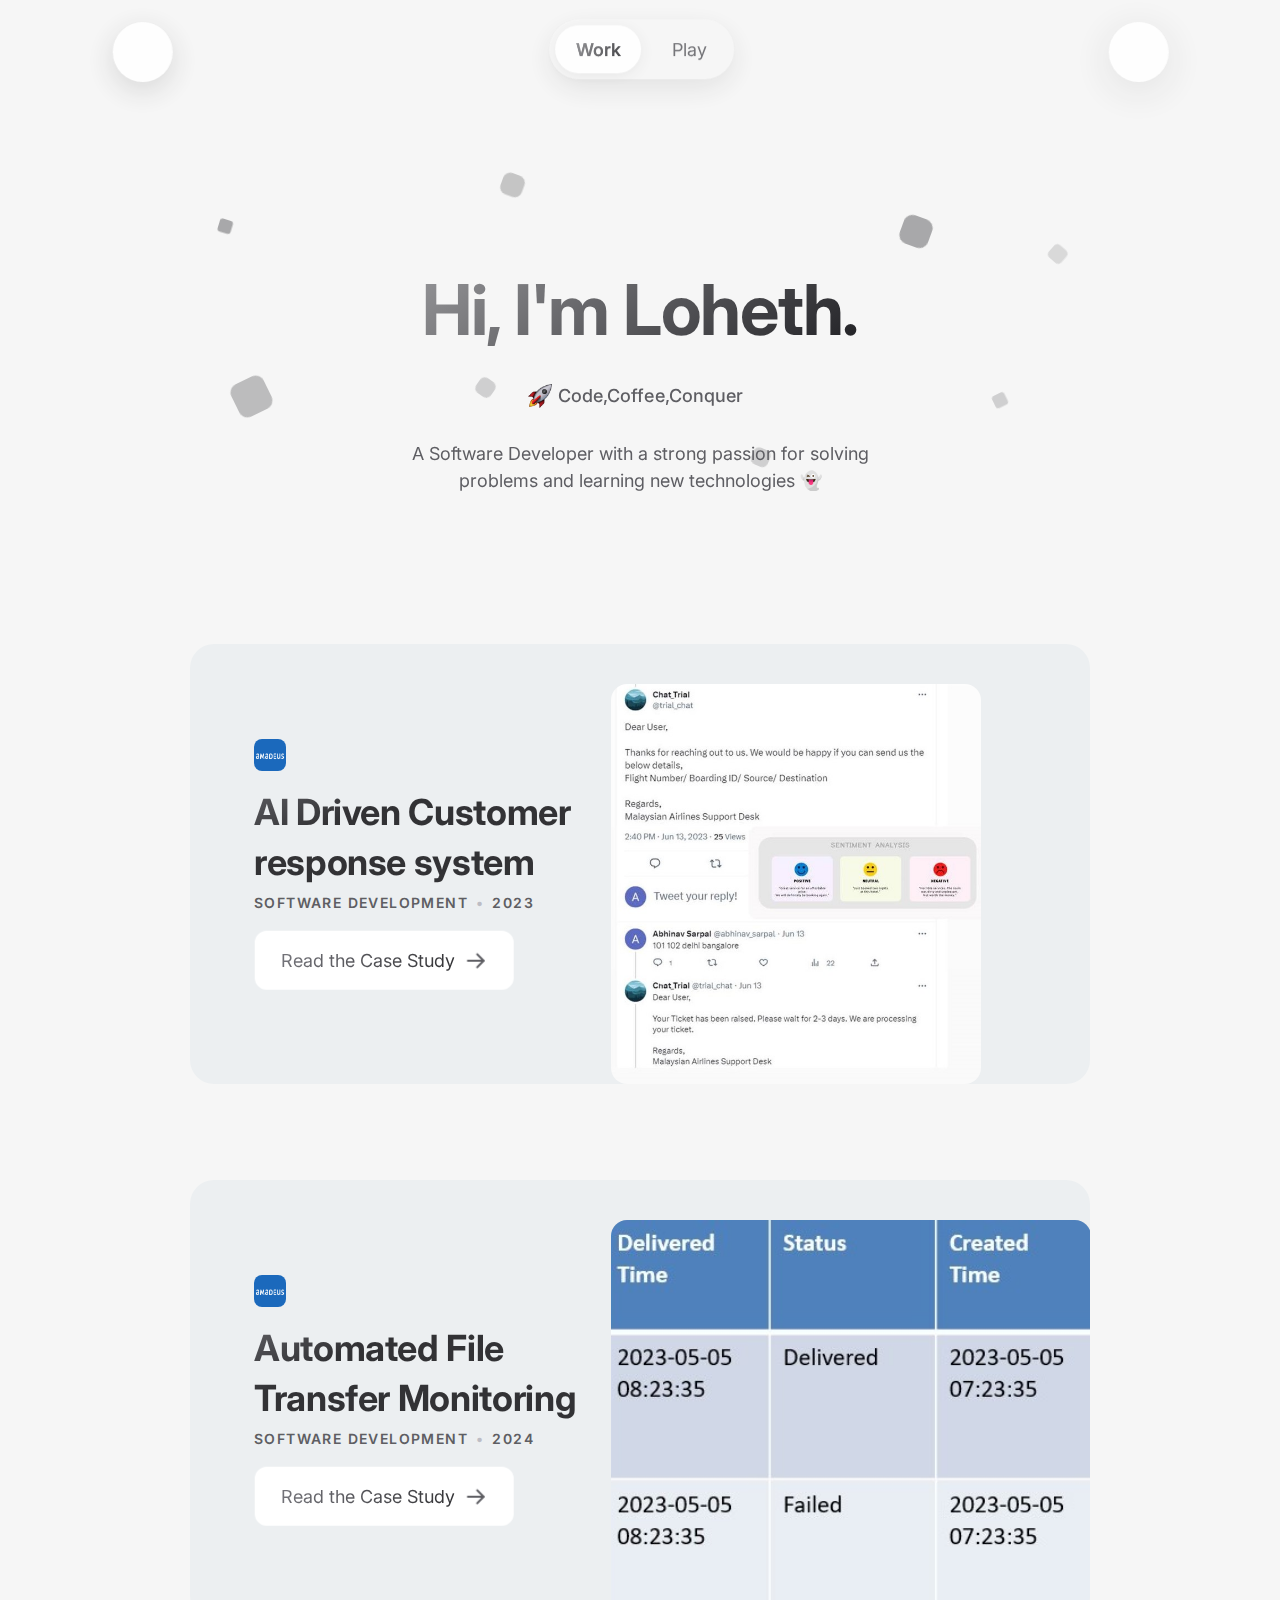
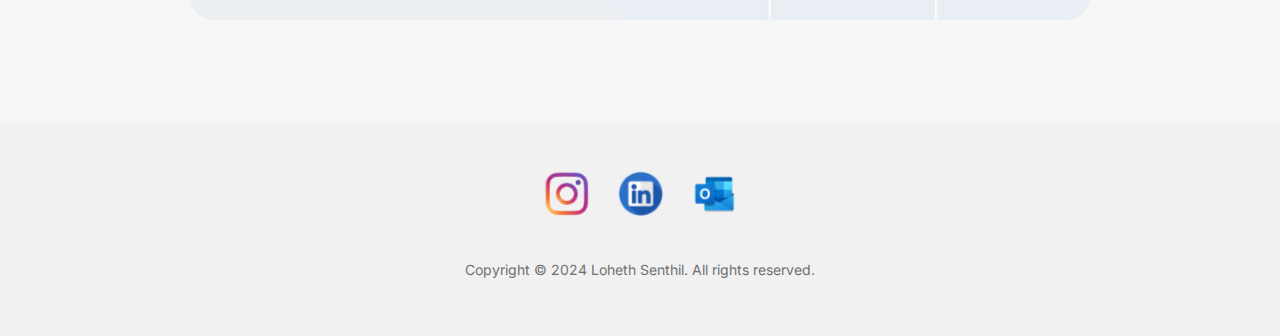
==== commit 1351be12: "Update index.html" ====
--- a/index.html
+++ b/index.html
@@ -1,7 +1,7 @@
 <!DOCTYPE html>
 <html data-wf-page="60c042843ee6a26ee75f0243" data-wf-site="5e1689facb9d5168c0dcbe0b" class=" w-mod-js"><head><meta charset="utf-8"><title>Loheth S</title>
 
-<meta content="" property="og:image"><meta content="Loheth Senthil" property="twitter:title"><meta content="" property="twitter:image"><meta property="og:type" content="website"><meta content="summary_large_image" name="twitter:card"><meta content="width=device-width, initial-scale=1" name="viewport"><link href="css/olifrah.webflow.779cc33f9.css" rel="stylesheet" type="text/css"><link href="https://fonts.googleapis.com" rel="preconnect"><link href="https://fonts.gstatic.com" rel="preconnect" crossorigin="anonymous"><script src="js/webfont.js" type="text/javascript"></script><script type="text/javascript">WebFont.load({  google: {    families: ["Karla:regular,italic,700,700italic:latin,latin-ext","Inter:300,regular,500,600,700:latin,latin-ext","IBM Plex Mono:300,regular,italic,500"]  }});</script><script type="text/javascript">!function(o,c){var n=c.documentElement,t=" w-mod-";n.className+=t+"js",("ontouchstart"in o||o.DocumentTouch&&c instanceof DocumentTouch)&&(n.className+=t+"touch")}(window,document);</script><link href="images/logo_image_final-removebg-preview.png" rel="shortcut icon" type="image/x-icon"><link href="images/logo_image_final-removebg-preview.png" rel="apple-touch-icon"><style>
+<meta content="" property="og:image"><meta content="Loheth Senthil" property="twitter:title"><meta content="images/logo_image_final-removebg-preview.png" property="twitter:image"><meta property="og:type" content="website"><meta content="summary_large_image" name="twitter:card"><meta content="width=device-width, initial-scale=1" name="viewport"><link href="css/olifrah.webflow.779cc33f9.css" rel="stylesheet" type="text/css"><link href="https://fonts.googleapis.com" rel="preconnect"><link href="https://fonts.gstatic.com" rel="preconnect" crossorigin="anonymous"><script src="js/webfont.js" type="text/javascript"></script><script type="text/javascript">WebFont.load({  google: {    families: ["Karla:regular,italic,700,700italic:latin,latin-ext","Inter:300,regular,500,600,700:latin,latin-ext","IBM Plex Mono:300,regular,italic,500"]  }});</script><script type="text/javascript">!function(o,c){var n=c.documentElement,t=" w-mod-";n.className+=t+"js",("ontouchstart"in o||o.DocumentTouch&&c instanceof DocumentTouch)&&(n.className+=t+"touch")}(window,document);</script><link href="images/logo_image_final-removebg-preview.png" rel="shortcut icon" type="image/x-icon"><link href="images/logo_image_final-removebg-preview.png" rel="apple-touch-icon"><style>
 	// Remove iOS input field inner shadow
 	.tall-input-field {
 		-webkit-appearance: none;
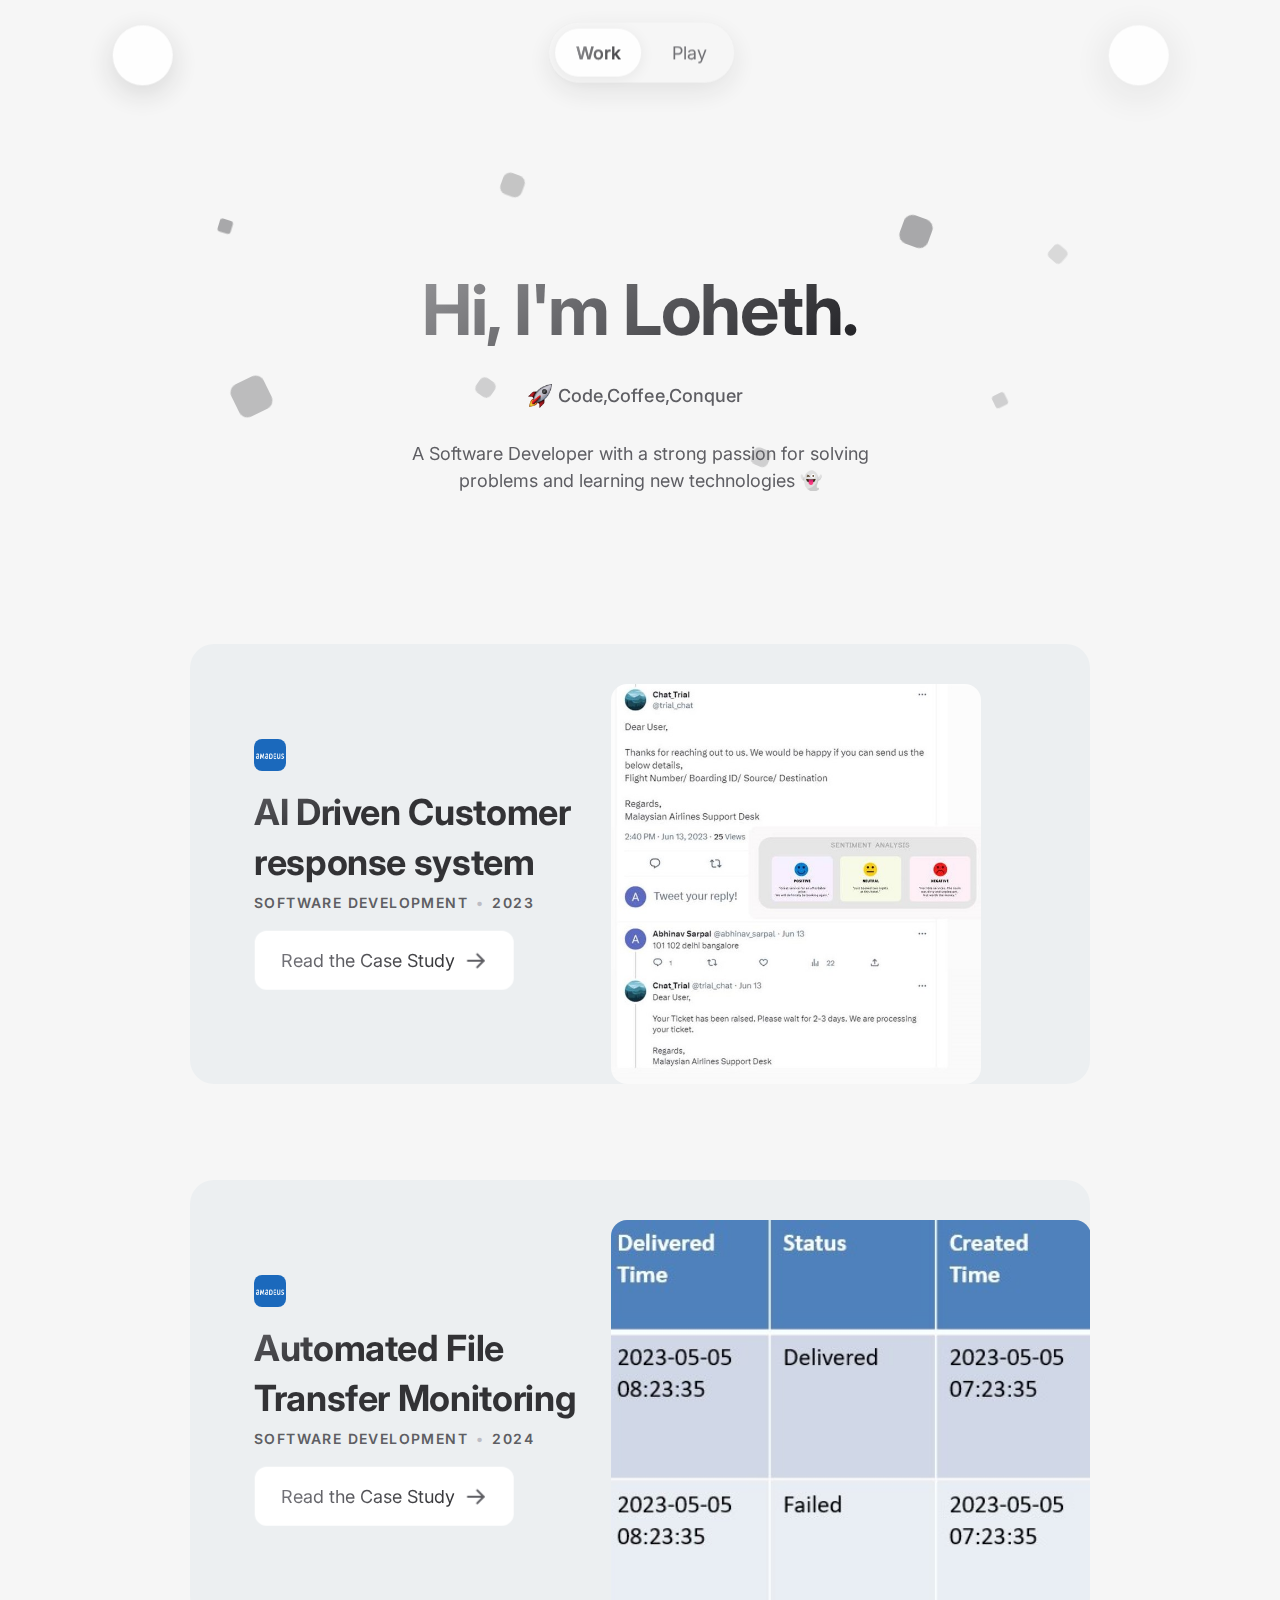
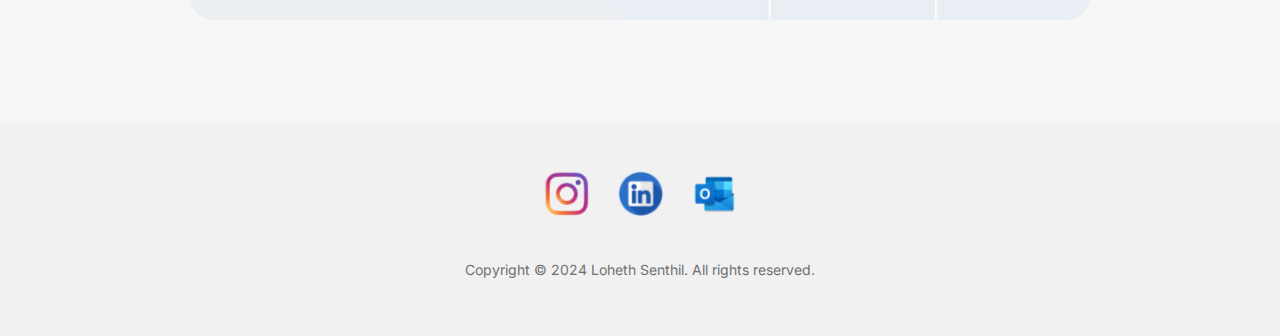
==== commit efa8b840: "Update index.html" ====
--- a/index.html
+++ b/index.html
@@ -1,7 +1,7 @@
 <!DOCTYPE html>
 <html data-wf-page="60c042843ee6a26ee75f0243" data-wf-site="5e1689facb9d5168c0dcbe0b" class=" w-mod-js"><head><meta charset="utf-8"><title>Loheth S</title>
 
-<meta content="" property="og:image"><meta content="Loheth Senthil" property="twitter:title"><meta content="images/logo_image_final-removebg-preview.png" property="twitter:image"><meta property="og:type" content="website"><meta content="summary_large_image" name="twitter:card"><meta content="width=device-width, initial-scale=1" name="viewport"><link href="css/olifrah.webflow.779cc33f9.css" rel="stylesheet" type="text/css"><link href="https://fonts.googleapis.com" rel="preconnect"><link href="https://fonts.gstatic.com" rel="preconnect" crossorigin="anonymous"><script src="js/webfont.js" type="text/javascript"></script><script type="text/javascript">WebFont.load({  google: {    families: ["Karla:regular,italic,700,700italic:latin,latin-ext","Inter:300,regular,500,600,700:latin,latin-ext","IBM Plex Mono:300,regular,italic,500"]  }});</script><script type="text/javascript">!function(o,c){var n=c.documentElement,t=" w-mod-";n.className+=t+"js",("ontouchstart"in o||o.DocumentTouch&&c instanceof DocumentTouch)&&(n.className+=t+"touch")}(window,document);</script><link href="images/logo_image_final-removebg-preview.png" rel="shortcut icon" type="image/x-icon"><link href="images/logo_image_final-removebg-preview.png" rel="apple-touch-icon"><style>
+<link href="css/olifrah.webflow.779cc33f9.css" rel="stylesheet" type="text/css"><link href="https://fonts.googleapis.com" rel="preconnect"><link href="https://fonts.gstatic.com" rel="preconnect" crossorigin="anonymous"><script src="js/webfont.js" type="text/javascript"></script><script type="text/javascript">WebFont.load({  google: {    families: ["Karla:regular,italic,700,700italic:latin,latin-ext","Inter:300,regular,500,600,700:latin,latin-ext","IBM Plex Mono:300,regular,italic,500"]  }});</script><script type="text/javascript">!function(o,c){var n=c.documentElement,t=" w-mod-";n.className+=t+"js",("ontouchstart"in o||o.DocumentTouch&&c instanceof DocumentTouch)&&(n.className+=t+"touch")}(window,document);</script><link href="images/logo_image_final-removebg-preview.png" rel="shortcut icon" type="image/x-icon"><link href="images/logo_image_final-removebg-preview.png" rel="apple-touch-icon"><style>
 	// Remove iOS input field inner shadow
 	.tall-input-field {
 		-webkit-appearance: none;
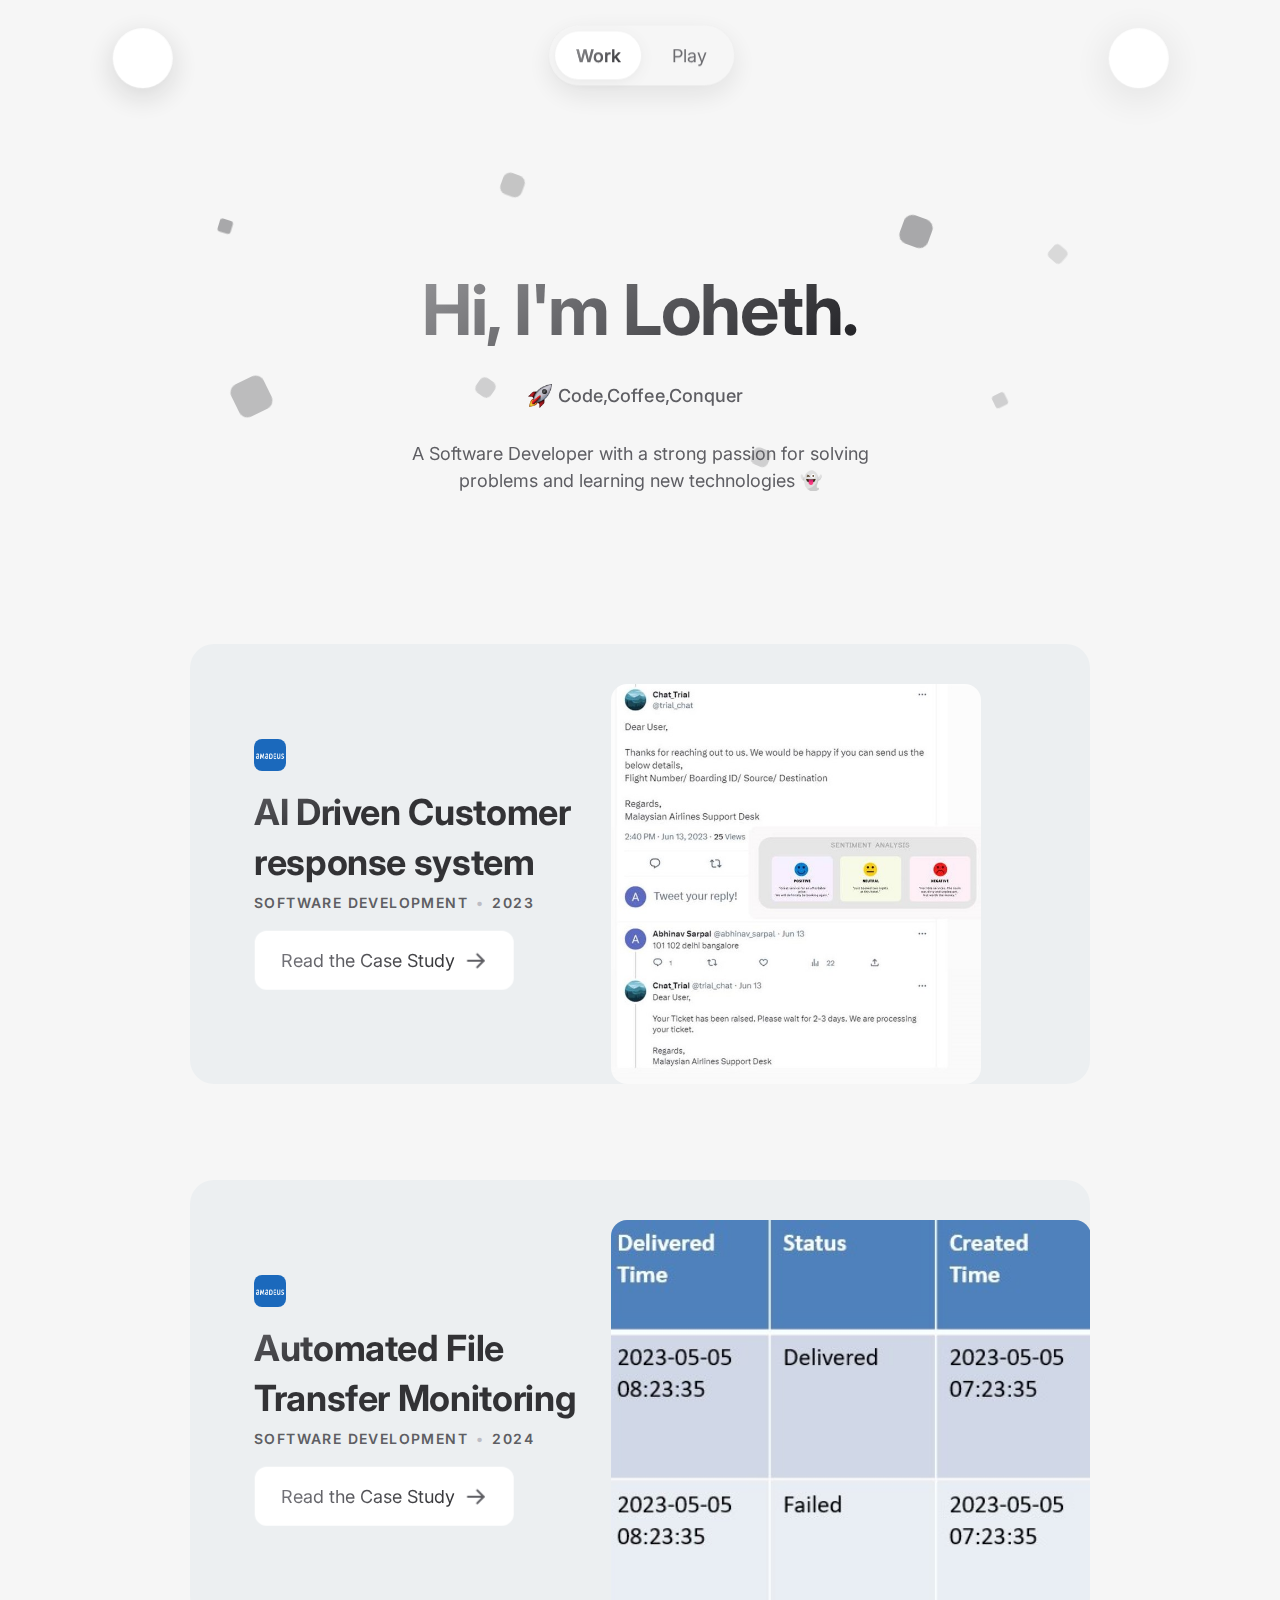
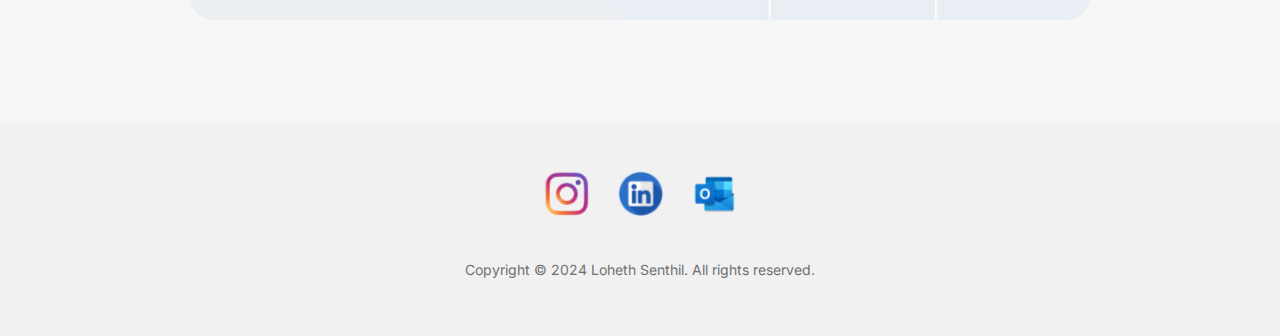
==== commit 67504a45: "Update index.html" ====
--- a/index.html
+++ b/index.html
@@ -1,7 +1,7 @@
 <!DOCTYPE html>
 <html data-wf-page="60c042843ee6a26ee75f0243" data-wf-site="5e1689facb9d5168c0dcbe0b" class=" w-mod-js"><head><meta charset="utf-8"><title>Loheth S</title>
 
-<link href="css/olifrah.webflow.779cc33f9.css" rel="stylesheet" type="text/css"><link href="https://fonts.googleapis.com" rel="preconnect"><link href="https://fonts.gstatic.com" rel="preconnect" crossorigin="anonymous"><script src="js/webfont.js" type="text/javascript"></script><script type="text/javascript">WebFont.load({  google: {    families: ["Karla:regular,italic,700,700italic:latin,latin-ext","Inter:300,regular,500,600,700:latin,latin-ext","IBM Plex Mono:300,regular,italic,500"]  }});</script><script type="text/javascript">!function(o,c){var n=c.documentElement,t=" w-mod-";n.className+=t+"js",("ontouchstart"in o||o.DocumentTouch&&c instanceof DocumentTouch)&&(n.className+=t+"touch")}(window,document);</script><link href="images/logo_image_final-removebg-preview.png" rel="shortcut icon" type="image/x-icon"><link href="images/logo_image_final-removebg-preview.png" rel="apple-touch-icon"><style>
+<meta content="" property="og:image"><meta content="Loheth Senthil" property="twitter:title"><meta content="images/logo_image_final-removebg-preview.png" property="twitter:image"><meta property="og:type" content="website"><meta content="summary_large_image" name="twitter:card"><meta content="width=device-width, initial-scale=1" name="viewport"><link href="css/olifrah.webflow.779cc33f9.css" rel="stylesheet" type="text/css"><link href="https://fonts.googleapis.com" rel="preconnect"><link href="https://fonts.gstatic.com" rel="preconnect" crossorigin="anonymous"><script src="js/webfont.js" type="text/javascript"></script><script type="text/javascript">WebFont.load({  google: {    families: ["Karla:regular,italic,700,700italic:latin,latin-ext","Inter:300,regular,500,600,700:latin,latin-ext","IBM Plex Mono:300,regular,italic,500"]  }});</script><script type="text/javascript">!function(o,c){var n=c.documentElement,t=" w-mod-";n.className+=t+"js",("ontouchstart"in o||o.DocumentTouch&&c instanceof DocumentTouch)&&(n.className+=t+"touch")}(window,document);</script><link href="images/logo_image_final-removebg-preview.png" rel="shortcut icon" type="image/x-icon"><link href="images/logo_image_final-removebg-preview.png" rel="apple-touch-icon"><style>
 	// Remove iOS input field inner shadow
 	.tall-input-field {
 		-webkit-appearance: none;
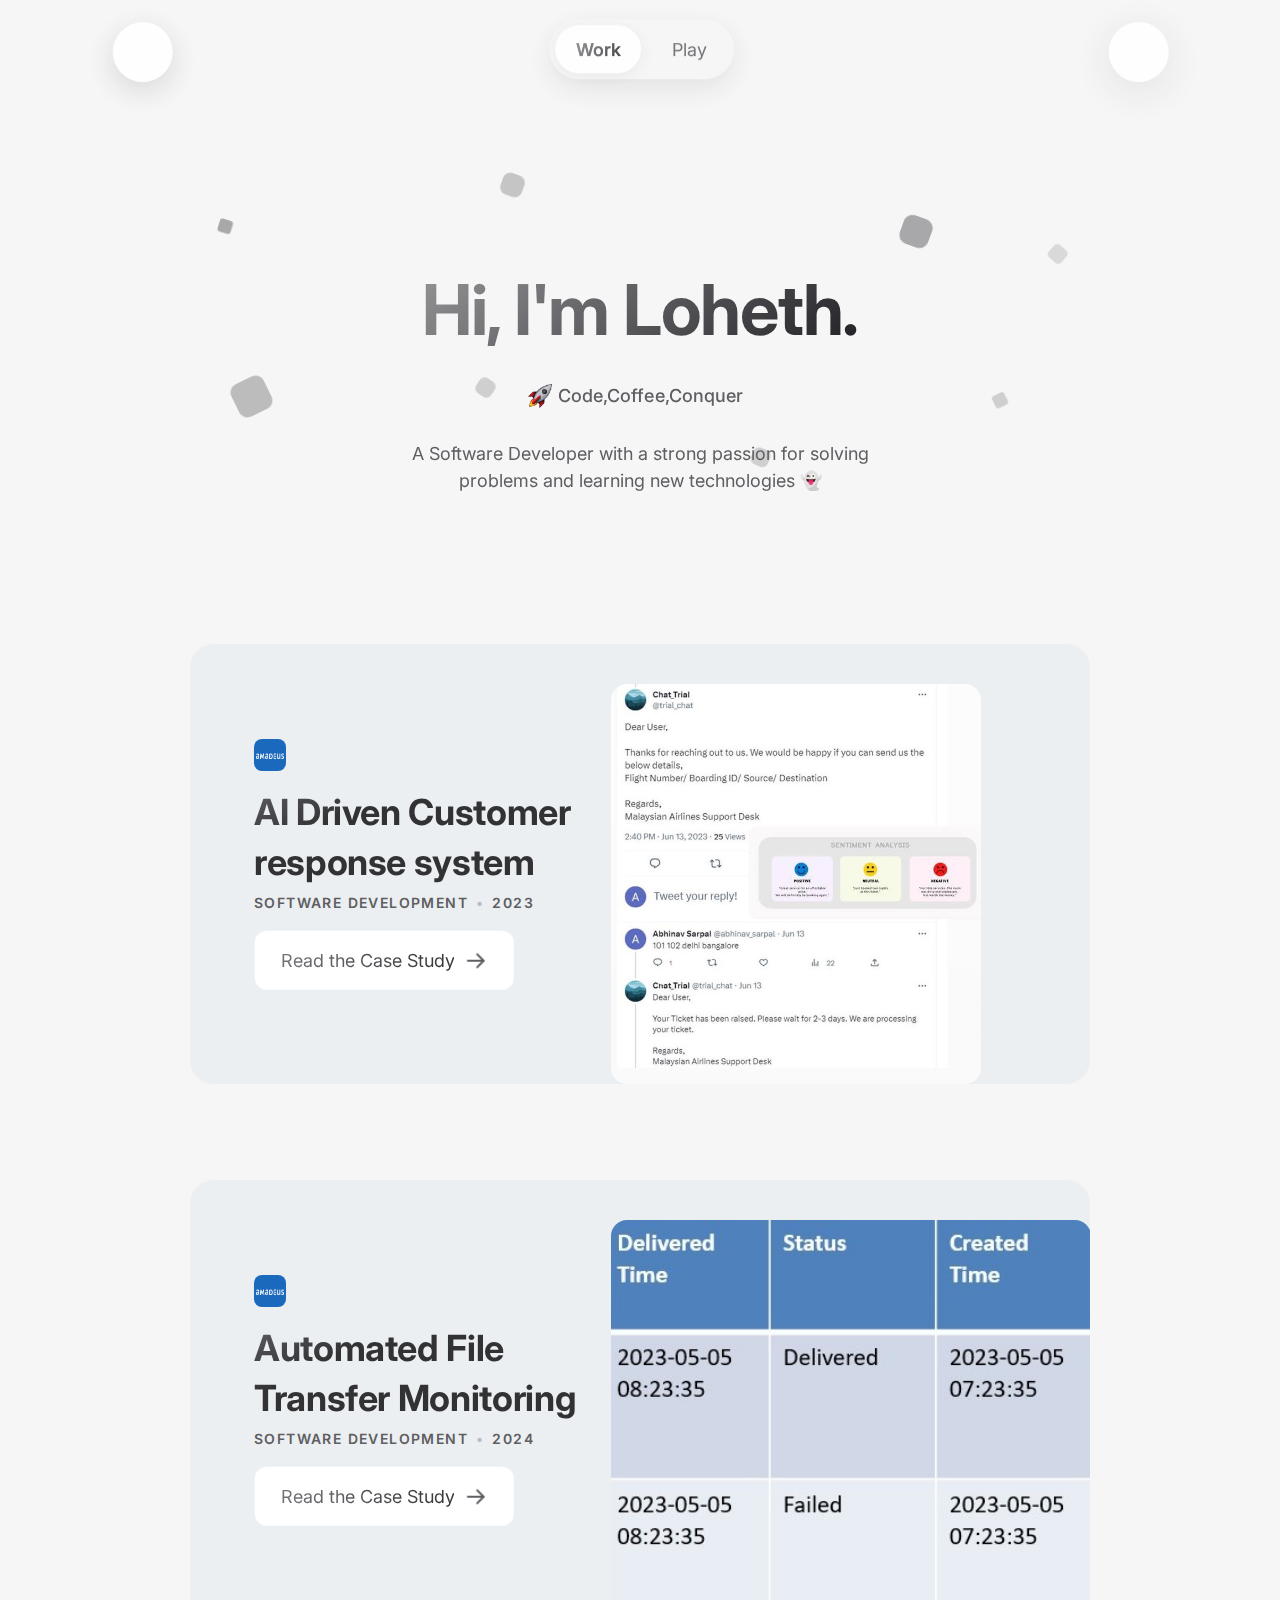
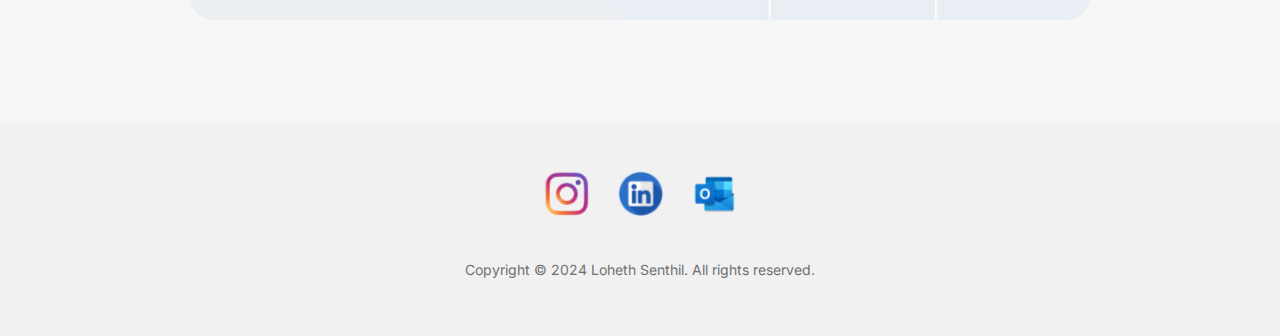
==== commit 959b0ab2: "Update index.html" ====
--- a/index.html
+++ b/index.html
@@ -1,7 +1,7 @@
 <!DOCTYPE html>
 <html data-wf-page="60c042843ee6a26ee75f0243" data-wf-site="5e1689facb9d5168c0dcbe0b" class=" w-mod-js"><head><meta charset="utf-8"><title>Loheth S</title>
 
-<meta content="" property="og:image"><meta content="Loheth Senthil" property="twitter:title"><meta content="images/logo_image_final-removebg-preview.png" property="twitter:image"><meta property="og:type" content="website"><meta content="summary_large_image" name="twitter:card"><meta content="width=device-width, initial-scale=1" name="viewport"><link href="css/olifrah.webflow.779cc33f9.css" rel="stylesheet" type="text/css"><link href="https://fonts.googleapis.com" rel="preconnect"><link href="https://fonts.gstatic.com" rel="preconnect" crossorigin="anonymous"><script src="js/webfont.js" type="text/javascript"></script><script type="text/javascript">WebFont.load({  google: {    families: ["Karla:regular,italic,700,700italic:latin,latin-ext","Inter:300,regular,500,600,700:latin,latin-ext","IBM Plex Mono:300,regular,italic,500"]  }});</script><script type="text/javascript">!function(o,c){var n=c.documentElement,t=" w-mod-";n.className+=t+"js",("ontouchstart"in o||o.DocumentTouch&&c instanceof DocumentTouch)&&(n.className+=t+"touch")}(window,document);</script><link href="images/logo_image_final-removebg-preview.png" rel="shortcut icon" type="image/x-icon"><link href="images/logo_image_final-removebg-preview.png" rel="apple-touch-icon"><style>
+<meta content="" property=""><meta content="Loheth Senthil" property=""><meta content="images/logo_image_final-removebg-preview.png" property=""><meta property="" content="website"><meta content="summary_large_image" name="twitter:card"><meta content="width=device-width, initial-scale=1" name="viewport"><link href="css/olifrah.webflow.779cc33f9.css" rel="stylesheet" type="text/css"><link href="https://fonts.googleapis.com" rel="preconnect"><link href="https://fonts.gstatic.com" rel="preconnect" crossorigin="anonymous"><script src="js/webfont.js" type="text/javascript"></script><script type="text/javascript">WebFont.load({  google: {    families: ["Karla:regular,italic,700,700italic:latin,latin-ext","Inter:300,regular,500,600,700:latin,latin-ext","IBM Plex Mono:300,regular,italic,500"]  }});</script><script type="text/javascript">!function(o,c){var n=c.documentElement,t=" w-mod-";n.className+=t+"js",("ontouchstart"in o||o.DocumentTouch&&c instanceof DocumentTouch)&&(n.className+=t+"touch")}(window,document);</script><link href="images/logo_image_final-removebg-preview.png" rel="shortcut icon" type="image/x-icon"><link href="images/logo_image_final-removebg-preview.png" rel="apple-touch-icon"><style>
 	// Remove iOS input field inner shadow
 	.tall-input-field {
 		-webkit-appearance: none;
